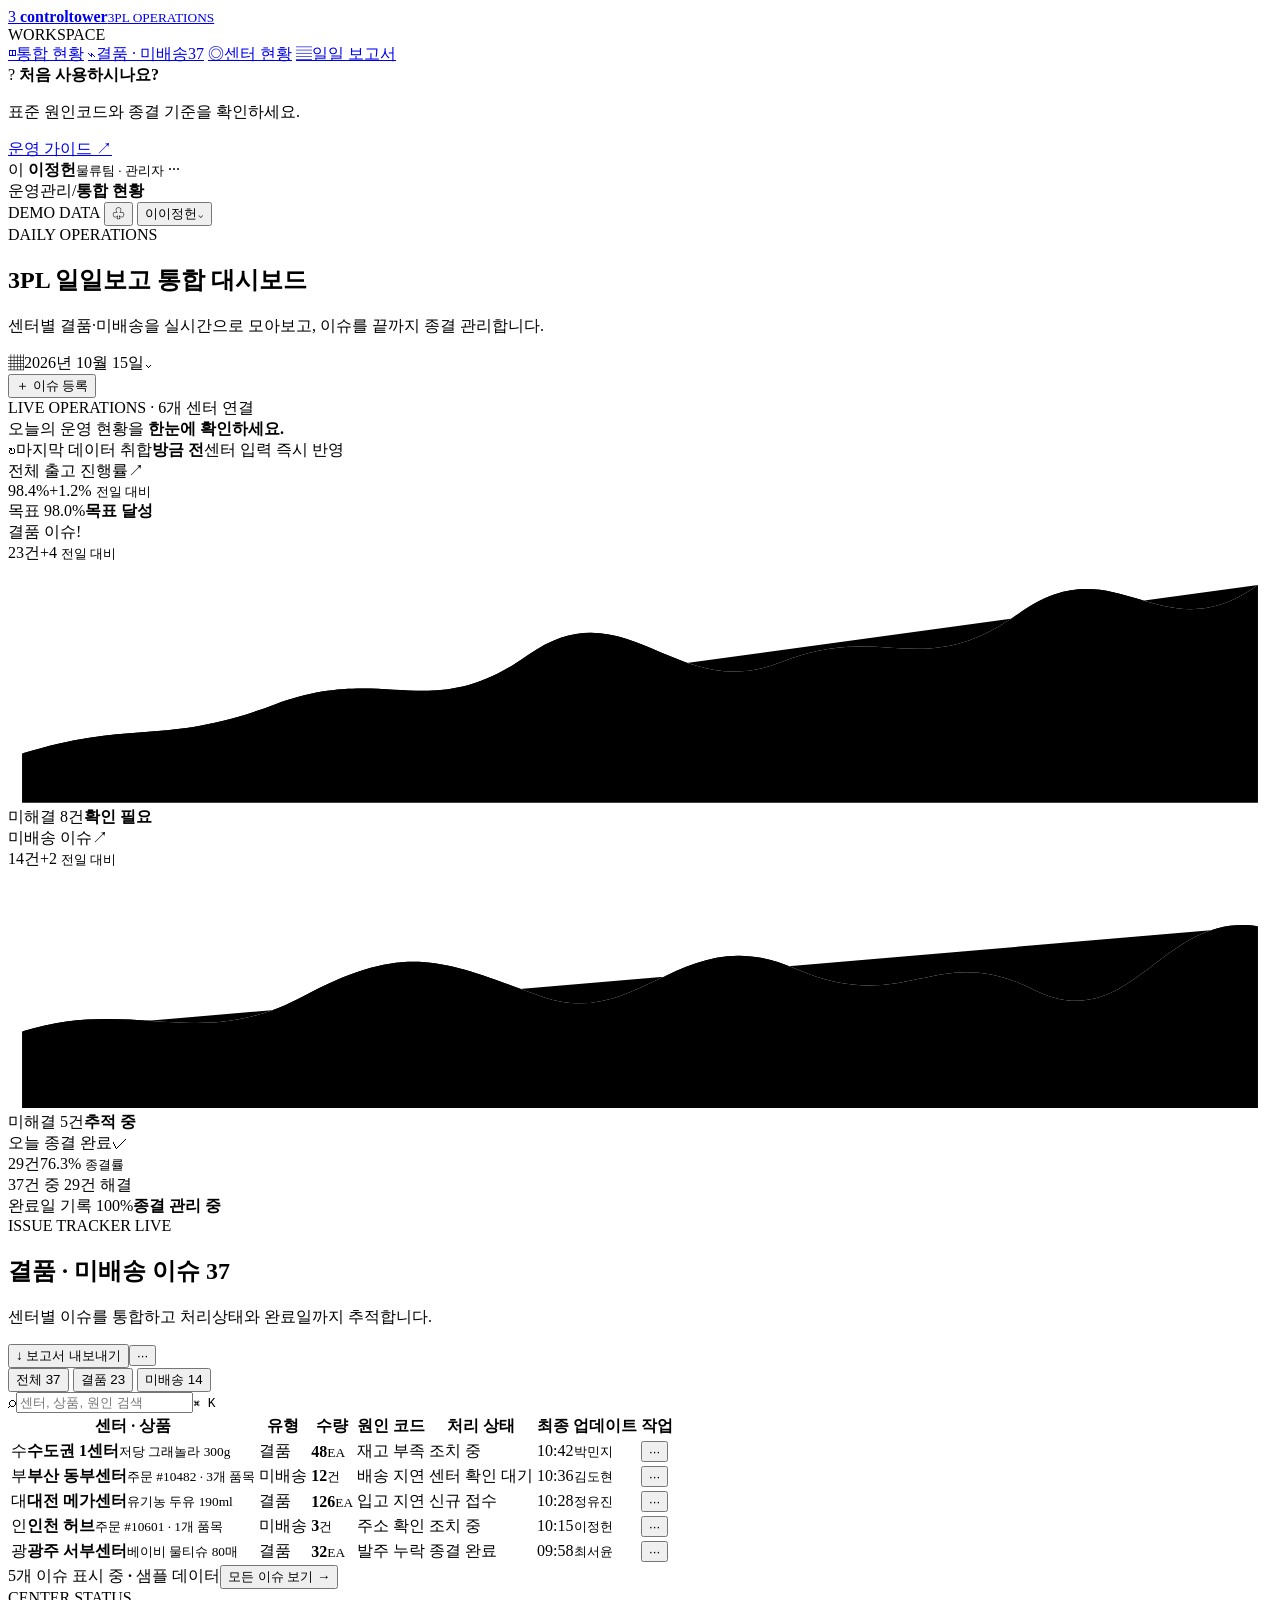
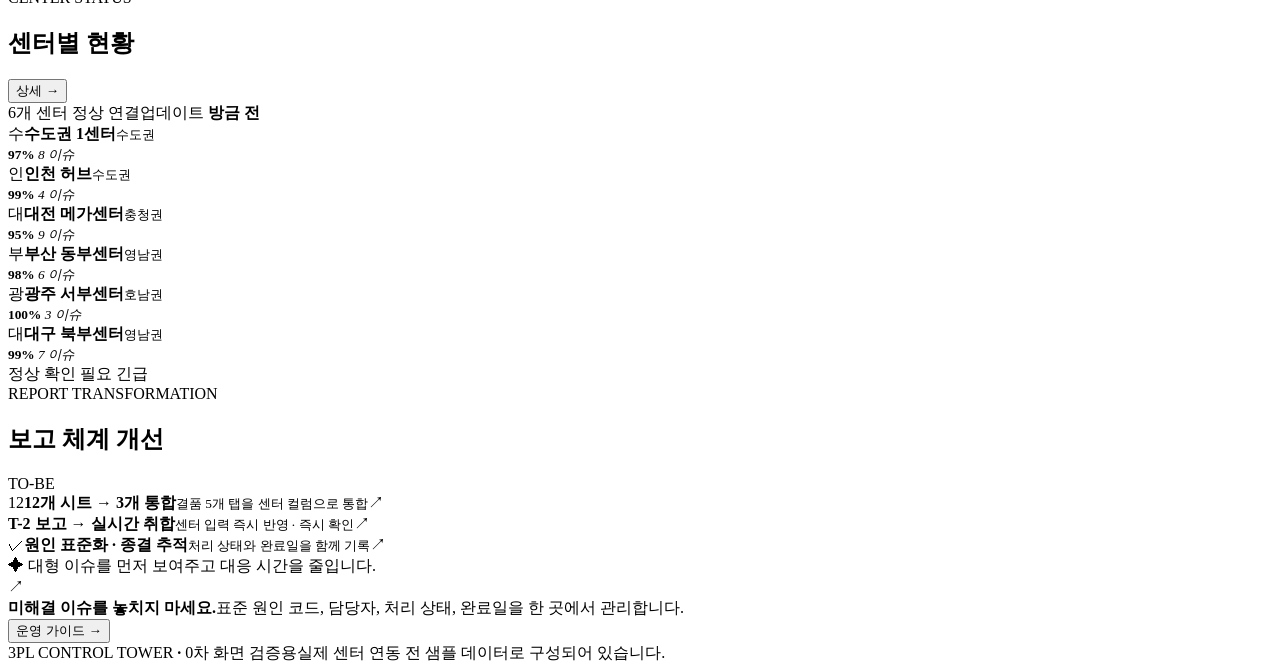
==== springboot-app/src/main/resources/static/index.html @ 7ba0f2a5 "Build responsive 3PL daily report dashboard" ====
<!doctype html>
<html lang="ko">
<head>
  <meta charset="utf-8">
  <meta name="viewport" content="width=device-width, initial-scale=1">
  <meta name="theme-color" content="#f4f6f8">
  <meta name="description" content="3PL 센터의 결품·미배송 이슈와 종결 상태를 한 화면에서 확인하는 일일보고 대시보드">
  <title>3PL 일일보고 | Control Tower</title>
  <link rel="icon" type="image/svg+xml" href="/favicon.svg">
  <link rel="stylesheet" href="/css/app.css">
</head>
<body>
  <div class="app-shell">
    <aside class="sidebar" aria-label="주 메뉴">
      <a class="brand" href="#top" aria-label="3PL Control Tower 홈">
        <span class="brand-mark">3</span>
        <span class="brand-copy"><strong>control<span>tower</span></strong><small>3PL OPERATIONS</small></span>
      </a>
      <div class="sidebar-label">WORKSPACE</div>
      <nav class="side-nav">
        <a class="side-link is-active" href="#overview"><span class="nav-icon">◫</span><span>통합 현황</span><span class="nav-current"></span></a>
        <a class="side-link" href="#issues"><span class="nav-icon">⌁</span><span>결품 · 미배송</span><span class="side-count" id="nav-issue-count">37</span></a>
        <a class="side-link" href="#centers"><span class="nav-icon">◎</span><span>센터 현황</span></a>
        <a class="side-link" href="#report-flow"><span class="nav-icon">▤</span><span>일일 보고서</span></a>
      </nav>
      <div class="sidebar-foot">
        <div class="help-card">
          <span class="help-orbit">?</span>
          <strong>처음 사용하시나요?</strong>
          <p>표준 원인코드와 종결 기준을 확인하세요.</p>
          <a href="#guide">운영 가이드 <span>↗</span></a>
        </div>
        <div class="user-card">
          <span class="avatar">이</span>
          <span class="user-meta"><strong>이정헌</strong><small>물류팀 · 관리자</small></span>
          <span class="user-more">···</span>
        </div>
      </div>
    </aside>

    <main class="main-content" id="top">
      <header class="topbar">
        <div class="breadcrumb"><span>운영관리</span><span class="crumb-divider">/</span><strong>통합 현황</strong></div>
        <div class="topbar-actions">
          <span class="demo-badge"><i></i> DEMO DATA</span>
          <button class="icon-button" type="button" aria-label="알림"><span class="bell-icon">♧</span><i class="notification-dot"></i></button>
          <button class="top-user" type="button" aria-label="프로필"><span class="avatar avatar-small">이</span><span>이정헌</span><span class="chevron">⌄</span></button>
        </div>
      </header>

      <div class="page-wrap">
        <section class="page-heading" id="overview">
          <div>
            <div class="eyebrow"><span class="eyebrow-line"></span> DAILY OPERATIONS</div>
            <h1>3PL 일일보고 <span class="heading-tag">통합 대시보드</span></h1>
            <p class="page-subtitle">센터별 결품·미배송을 실시간으로 모아보고, 이슈를 끝까지 종결 관리합니다.</p>
          </div>
          <div class="heading-tools">
            <div class="date-select"><span class="calendar-icon">▦</span><span id="today-label">2026년 10월 15일</span><span class="chevron">⌄</span></div>
            <button class="button button-primary" id="open-issue-modal" type="button"><span class="plus">＋</span> 이슈 등록</button>
          </div>
        </section>

        <section class="live-banner" aria-label="실시간 업데이트 상태">
          <div class="banner-left">
            <div class="live-mark"><span></span></div>
            <div><div class="banner-kicker">LIVE OPERATIONS <span class="live-divider">·</span> 6개 센터 연결</div><div class="banner-title">오늘의 운영 현황을 <strong>한눈에 확인하세요.</strong></div></div>
          </div>
          <div class="banner-right"><span class="sync-icon">↻</span><span>마지막 데이터 취합</span><strong id="last-sync">방금 전</strong><span class="sync-separator"></span><span class="banner-date">센터 입력 즉시 반영</span></div>
          <div class="banner-decoration banner-decoration-one"></div><div class="banner-decoration banner-decoration-two"></div>
        </section>

        <section class="kpi-grid" aria-label="주요 운영 지표">
          <article class="kpi-card">
            <div class="kpi-top"><span class="kpi-label">전체 출고 진행률</span><span class="kpi-icon kpi-icon-blue">↗</span></div>
            <div class="kpi-value">98.4<span class="kpi-unit">%</span><span class="kpi-change positive">+1.2% <small>전일 대비</small></span></div>
            <div class="progress-track"><span class="progress-fill progress-blue" style="width:98.4%"></span></div>
            <div class="kpi-foot"><span>목표 98.0%</span><strong>목표 달성</strong></div>
          </article>
          <article class="kpi-card">
            <div class="kpi-top"><span class="kpi-label">결품 이슈</span><span class="kpi-icon kpi-icon-red">!</span></div>
            <div class="kpi-value">23<span class="kpi-unit">건</span><span class="kpi-change negative">+4 <small>전일 대비</small></span></div>
            <div class="kpi-sparkline spark-red" aria-label="최근 결품 이슈 추이"><svg viewBox="0 0 180 34" preserveAspectRatio="none"><path d="M2 27 C18 22 22 26 38 20 S60 23 74 13 S95 20 110 14 S130 17 144 7 S164 13 178 3"/><path class="spark-area" d="M2 27 C18 22 22 26 38 20 S60 23 74 13 S95 20 110 14 S130 17 144 7 S164 13 178 3 L178 34 L2 34 Z"/></svg></div>
            <div class="kpi-foot"><span>미해결 8건</span><strong class="text-red">확인 필요</strong></div>
          </article>
          <article class="kpi-card">
            <div class="kpi-top"><span class="kpi-label">미배송 이슈</span><span class="kpi-icon kpi-icon-amber">↗</span></div>
            <div class="kpi-value">14<span class="kpi-unit">건</span><span class="kpi-change negative">+2 <small>전일 대비</small></span></div>
            <div class="kpi-sparkline spark-amber" aria-label="최근 미배송 이슈 추이"><svg viewBox="0 0 180 34" preserveAspectRatio="none"><path d="M2 23 C18 18 27 26 42 18 S62 13 76 18 S96 7 112 14 S132 10 146 17 S164 6 178 8"/><path class="spark-area" d="M2 23 C18 18 27 26 42 18 S62 13 76 18 S96 7 112 14 S132 10 146 17 S164 6 178 8 L178 34 L2 34 Z"/></svg></div>
            <div class="kpi-foot"><span>미해결 5건</span><strong class="text-amber">추적 중</strong></div>
          </article>
          <article class="kpi-card kpi-card-closure">
            <div class="kpi-top"><span class="kpi-label">오늘 종결 완료</span><span class="kpi-icon kpi-icon-green">✓</span></div>
            <div class="kpi-value">29<span class="kpi-unit">건</span><span class="kpi-change positive">76.3% <small>종결률</small></span></div>
            <div class="closure-visual"><div class="closure-dots"><i></i><i></i><i></i><i></i><i></i><i></i><i></i><i></i><i></i><i></i><i></i><i></i></div><span>37건 중 29건 해결</span></div>
            <div class="kpi-foot"><span>완료일 기록 100%</span><strong class="text-green">종결 관리 중</strong></div>
          </article>
        </section>

        <div class="content-grid">
          <section class="panel issue-panel" id="issues">
            <div class="panel-header">
              <div><div class="section-eyebrow">ISSUE TRACKER <span class="live-mini"><i></i> LIVE</span></div><h2>결품 · 미배송 이슈 <span class="panel-count" id="issue-total">37</span></h2><p class="panel-description">센터별 이슈를 통합하고 처리상태와 완료일까지 추적합니다.</p></div>
              <div class="panel-actions"><button class="button button-quiet" type="button" id="download-report"><span class="download-icon">↓</span> 보고서 내보내기</button><button class="more-button" type="button" aria-label="더 보기">···</button></div>
            </div>
            <div class="issue-toolbar">
              <div class="filter-tabs" role="tablist" aria-label="이슈 상태 필터">
                <button class="filter-tab is-selected" type="button" data-filter="all">전체 <span>37</span></button>
                <button class="filter-tab" type="button" data-filter="결품">결품 <span>23</span></button>
                <button class="filter-tab" type="button" data-filter="미배송">미배송 <span>14</span></button>
              </div>
              <label class="search-box"><span class="search-icon">⌕</span><input type="search" id="issue-search" placeholder="센터, 상품, 원인 검색" aria-label="이슈 검색"><kbd>⌘ K</kbd></label>
            </div>
            <div class="table-wrap">
              <table class="issue-table">
                <thead><tr><th>센터 · 상품</th><th>유형</th><th>수량</th><th>원인 코드</th><th>처리 상태</th><th>최종 업데이트</th><th><span class="sr-only">작업</span></th></tr></thead>
                <tbody id="issue-rows">
                  <tr data-type="결품" data-search="수도권 1센터 저당 그래놀라 재고 부족">
                    <td><div class="product-cell"><span class="center-avatar avatar-blue">수</span><span><strong>수도권 1센터</strong><small>저당 그래놀라 300g</small></span></div></td><td><span class="type-pill type-stockout"><i></i>결품</span></td><td><strong class="quantity">48</strong><small class="unit-text">EA</small></td><td><span class="reason-code">재고 부족</span></td><td><span class="status-pill status-progress"><i></i>조치 중</span></td><td><span class="updated-time">10:42</span><small class="owner-text">박민지</small></td><td><button class="row-more" type="button" aria-label="수도권 1센터 이슈 상세">···</button></td>
                  </tr>
                  <tr data-type="미배송" data-search="부산 동부센터 주문 10482 배송 지연">
                    <td><div class="product-cell"><span class="center-avatar avatar-purple">부</span><span><strong>부산 동부센터</strong><small>주문 #10482 · 3개 품목</small></span></div></td><td><span class="type-pill type-delivery"><i></i>미배송</span></td><td><strong class="quantity">12</strong><small class="unit-text">건</small></td><td><span class="reason-code">배송 지연</span></td><td><span class="status-pill status-waiting"><i></i>센터 확인 대기</span></td><td><span class="updated-time">10:36</span><small class="owner-text">김도현</small></td><td><button class="row-more" type="button" aria-label="부산 동부센터 이슈 상세">···</button></td>
                  </tr>
                  <tr data-type="결품" data-search="대전 메가센터 유기농 두유 입고 지연">
                    <td><div class="product-cell"><span class="center-avatar avatar-orange">대</span><span><strong>대전 메가센터</strong><small>유기농 두유 190ml</small></span></div></td><td><span class="type-pill type-stockout"><i></i>결품</span></td><td><strong class="quantity">126</strong><small class="unit-text">EA</small></td><td><span class="reason-code">입고 지연</span></td><td><span class="status-pill status-open"><i></i>신규 접수</span></td><td><span class="updated-time">10:28</span><small class="owner-text">정유진</small></td><td><button class="row-more" type="button" aria-label="대전 메가센터 이슈 상세">···</button></td>
                  </tr>
                  <tr data-type="미배송" data-search="인천 허브 주문 10601 주소 오류">
                    <td><div class="product-cell"><span class="center-avatar avatar-cyan">인</span><span><strong>인천 허브</strong><small>주문 #10601 · 1개 품목</small></span></div></td><td><span class="type-pill type-delivery"><i></i>미배송</span></td><td><strong class="quantity">3</strong><small class="unit-text">건</small></td><td><span class="reason-code">주소 확인</span></td><td><span class="status-pill status-progress"><i></i>조치 중</span></td><td><span class="updated-time">10:15</span><small class="owner-text">이정헌</small></td><td><button class="row-more" type="button" aria-label="인천 허브 이슈 상세">···</button></td>
                  </tr>
                  <tr data-type="결품" data-search="광주 서부센터 베이비 물티슈 발주 누락">
                    <td><div class="product-cell"><span class="center-avatar avatar-green">광</span><span><strong>광주 서부센터</strong><small>베이비 물티슈 80매</small></span></div></td><td><span class="type-pill type-stockout"><i></i>결품</span></td><td><strong class="quantity">32</strong><small class="unit-text">EA</small></td><td><span class="reason-code">발주 누락</span></td><td><span class="status-pill status-closed"><i></i>종결 완료</span></td><td><span class="updated-time">09:58</span><small class="owner-text">최서윤</small></td><td><button class="row-more" type="button" aria-label="광주 서부센터 이슈 상세">···</button></td>
                  </tr>
                </tbody>
              </table>
            </div>
            <div class="table-footer"><span id="visible-count">5개 이슈 표시 중 <b>·</b> 샘플 데이터</span><button class="view-all" id="show-all-issues" type="button">모든 이슈 보기 <span>→</span></button></div>
          </section>

          <aside class="side-panels">
            <section class="panel center-panel" id="centers">
              <div class="compact-panel-head"><div><div class="section-eyebrow">CENTER STATUS</div><h2>센터별 현황</h2></div><button class="text-link" type="button" id="center-detail">상세 <span>→</span></button></div>
              <div class="center-summary"><span class="center-online"><i></i> 6개 센터 정상 연결</span><span class="small-muted">업데이트 <b>방금 전</b></span></div>
              <div class="center-list">
                <div class="center-row"><div class="center-name"><span class="center-avatar avatar-blue">수</span><span><strong>수도권 1센터</strong><small>수도권</small></span></div><div class="center-metrics"><div class="center-bar"><span style="width:97%"></span></div><small><b>97%</b> <i class="center-issue-count issue-count-red">8 이슈</i></small></div></div>
                <div class="center-row"><div class="center-name"><span class="center-avatar avatar-cyan">인</span><span><strong>인천 허브</strong><small>수도권</small></span></div><div class="center-metrics"><div class="center-bar"><span style="width:99%"></span></div><small><b>99%</b> <i class="center-issue-count issue-count-amber">4 이슈</i></small></div></div>
                <div class="center-row"><div class="center-name"><span class="center-avatar avatar-orange">대</span><span><strong>대전 메가센터</strong><small>충청권</small></span></div><div class="center-metrics"><div class="center-bar"><span style="width:95%"></span></div><small><b>95%</b> <i class="center-issue-count issue-count-red">9 이슈</i></small></div></div>
                <div class="center-row"><div class="center-name"><span class="center-avatar avatar-purple">부</span><span><strong>부산 동부센터</strong><small>영남권</small></span></div><div class="center-metrics"><div class="center-bar"><span style="width:98%"></span></div><small><b>98%</b> <i class="center-issue-count issue-count-amber">6 이슈</i></small></div></div>
                <div class="center-row"><div class="center-name"><span class="center-avatar avatar-green">광</span><span><strong>광주 서부센터</strong><small>호남권</small></span></div><div class="center-metrics"><div class="center-bar"><span style="width:100%"></span></div><small><b>100%</b> <i class="center-issue-count issue-count-green">3 이슈</i></small></div></div>
                <div class="center-row"><div class="center-name"><span class="center-avatar avatar-pink">대</span><span><strong>대구 북부센터</strong><small>영남권</small></span></div><div class="center-metrics"><div class="center-bar"><span style="width:99%"></span></div><small><b>99%</b> <i class="center-issue-count issue-count-amber">7 이슈</i></small></div></div>
              </div>
              <div class="center-legend"><span><i class="legend-dot legend-green"></i> 정상</span><span><i class="legend-dot legend-amber"></i> 확인 필요</span><span><i class="legend-dot legend-red"></i> 긴급</span></div>
            </section>
            <section class="panel report-panel" id="report-flow">
              <div class="compact-panel-head"><div><div class="section-eyebrow">REPORT TRANSFORMATION</div><h2>보고 체계 개선</h2></div><span class="mini-badge">TO-BE</span></div>
              <div class="transform-row"><span class="transform-icon transform-icon-old">12</span><span class="transform-copy"><strong>12개 시트 → 3개 통합</strong><small>결품 5개 탭을 센터 컬럼으로 통합</small></span><span class="transform-arrow">↗</span></div>
              <div class="transform-row"><span class="transform-icon transform-icon-live"><i></i></span><span class="transform-copy"><strong>T-2 보고 → 실시간 취합</strong><small>센터 입력 즉시 반영 · 즉시 확인</small></span><span class="transform-arrow">↗</span></div>
              <div class="transform-row"><span class="transform-icon transform-icon-close">✓</span><span class="transform-copy"><strong>원인 표준화 · 종결 추적</strong><small>처리 상태와 완료일을 함께 기록</small></span><span class="transform-arrow">↗</span></div>
              <div class="report-note"><span>✦</span> 대형 이슈를 먼저 보여주고 대응 시간을 줄입니다.</div>
            </section>
          </aside>
        </div>

        <section class="bottom-note" id="guide"><span class="note-mark">↗</span><div><strong>미해결 이슈를 놓치지 마세요.</strong><span>표준 원인 코드, 담당자, 처리 상태, 완료일을 한 곳에서 관리합니다.</span></div><button type="button" class="note-link" id="guide-action">운영 가이드 <span>→</span></button></section>
        <footer class="page-footer"><span>3PL CONTROL TOWER <b>·</b> 0차 화면 검증용</span><span>실제 센터 연동 전 샘플 데이터로 구성되어 있습니다.</span></footer>
      </div>
    </main>
  </div>

  <dialog class="issue-dialog" id="issue-dialog" aria-labelledby="dialog-title">
    <form id="issue-form" method="dialog">
      <div class="dialog-head"><div><div class="section-eyebrow">NEW OPERATIONAL ISSUE</div><h2 id="dialog-title">새 이슈 등록</h2></div><button class="dialog-close" type="button" id="close-issue-modal" aria-label="닫기">×</button></div>
      <p class="dialog-description">센터에서 공유된 이슈를 통합 목록에 등록합니다. 현재는 화면 검증용 임시 입력입니다.</p>
      <div class="form-grid">
        <label>센터<select name="center" required><option value="">센터 선택</option><option>수도권 1센터</option><option>인천 허브</option><option>대전 메가센터</option><option>부산 동부센터</option><option>광주 서부센터</option><option>대구 북부센터</option></select></label>
        <label>이슈 유형<select name="type" required><option value="결품">결품</option><option value="미배송">미배송</option></select></label>
        <label class="form-wide">상품 / 주문 정보<input name="item" required maxlength="80" placeholder="예: 상품명 또는 주문번호"></label>
        <label>수량<input name="quantity" required type="number" min="1" max="99999" value="1"></label>
        <label>원인 코드<select name="reason" required><option>재고 부족</option><option>입고 지연</option><option>발주 누락</option><option>배송 지연</option><option>주소 확인</option><option>피킹 오류</option><option>기타</option></select></label>
        <label>담당자<input name="owner" required maxlength="30" placeholder="담당자 이름"></label>
        <label>긴급도<select name="priority"><option>일반</option><option>주의</option><option>긴급</option></select></label>
      </div>
      <div class="dialog-actions"><button class="button button-quiet" type="button" id="cancel-issue">취소</button><button class="button button-primary" type="submit">이슈 등록 <span>→</span></button></div>
    </form>
  </dialog>
  <div class="toast" id="toast" role="status" aria-live="polite"></div>
  <script src="/js/app.js" defer></script>
</body>
</html>
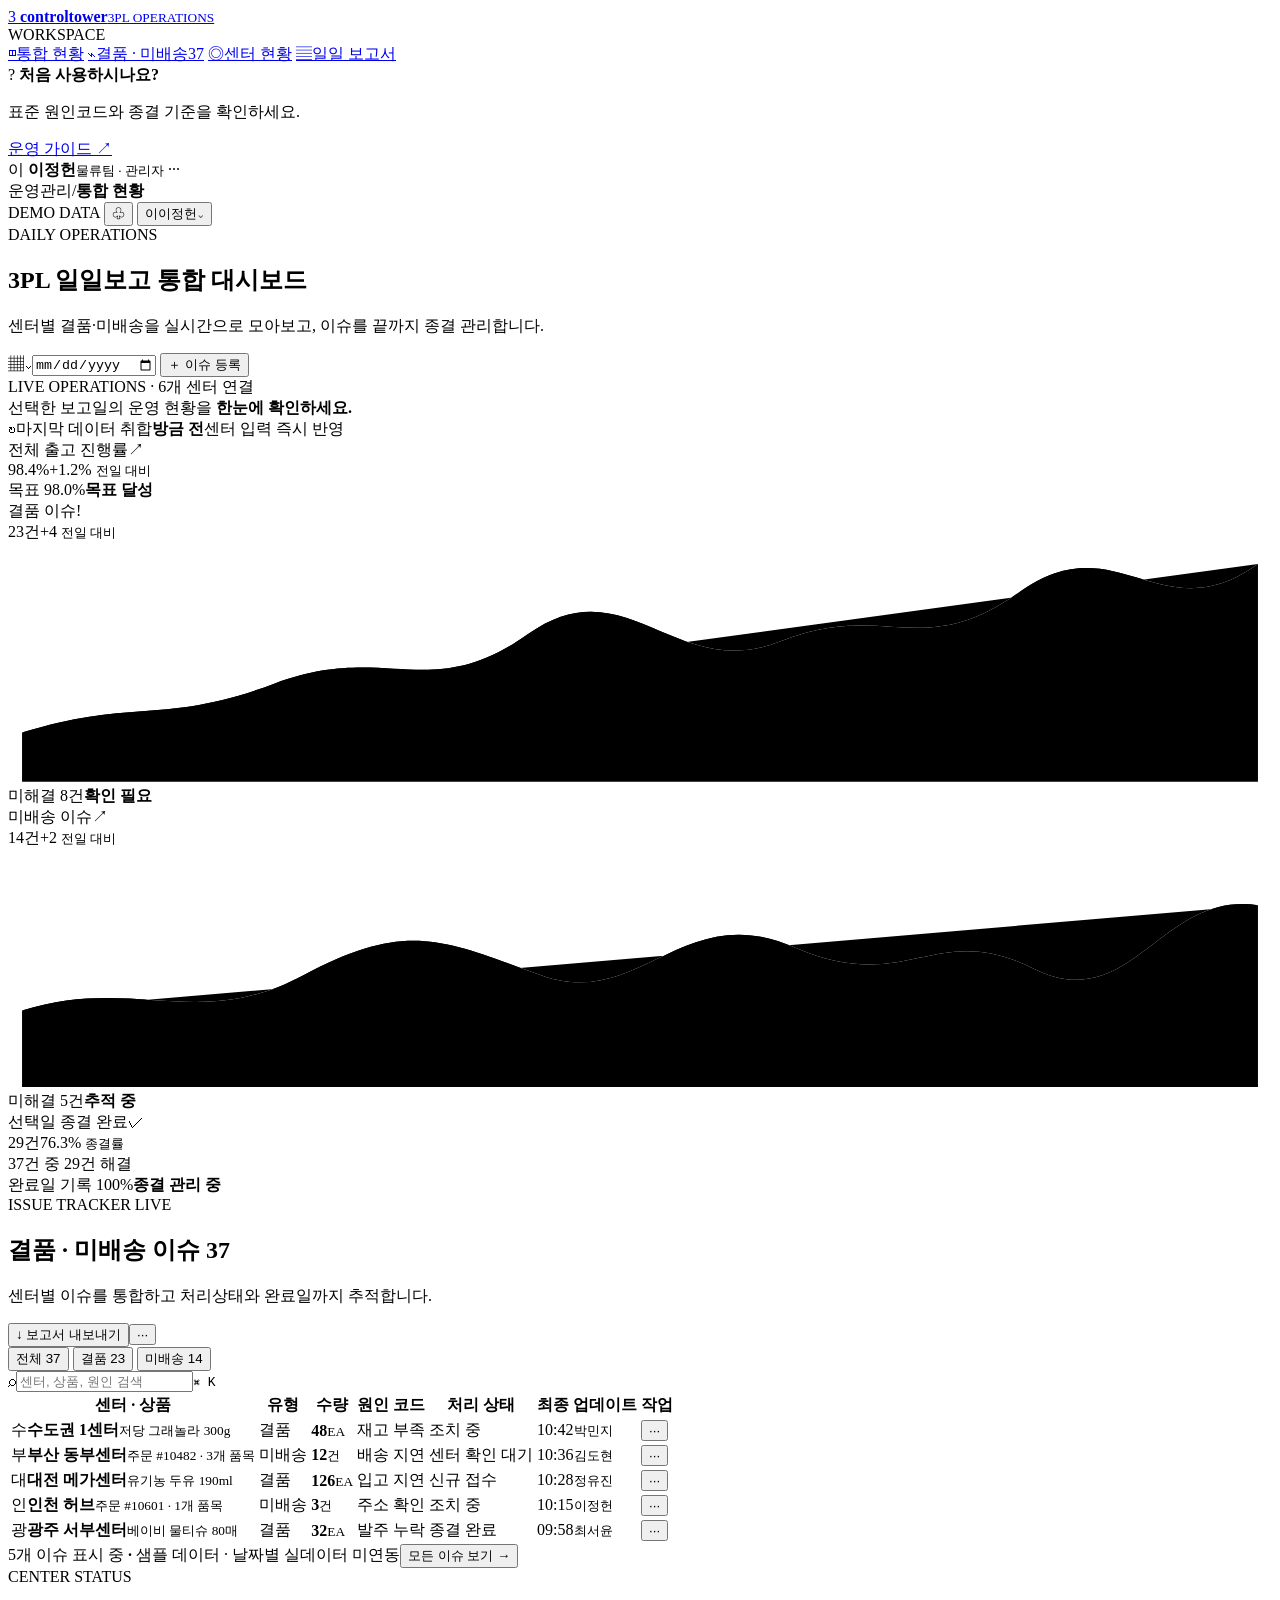
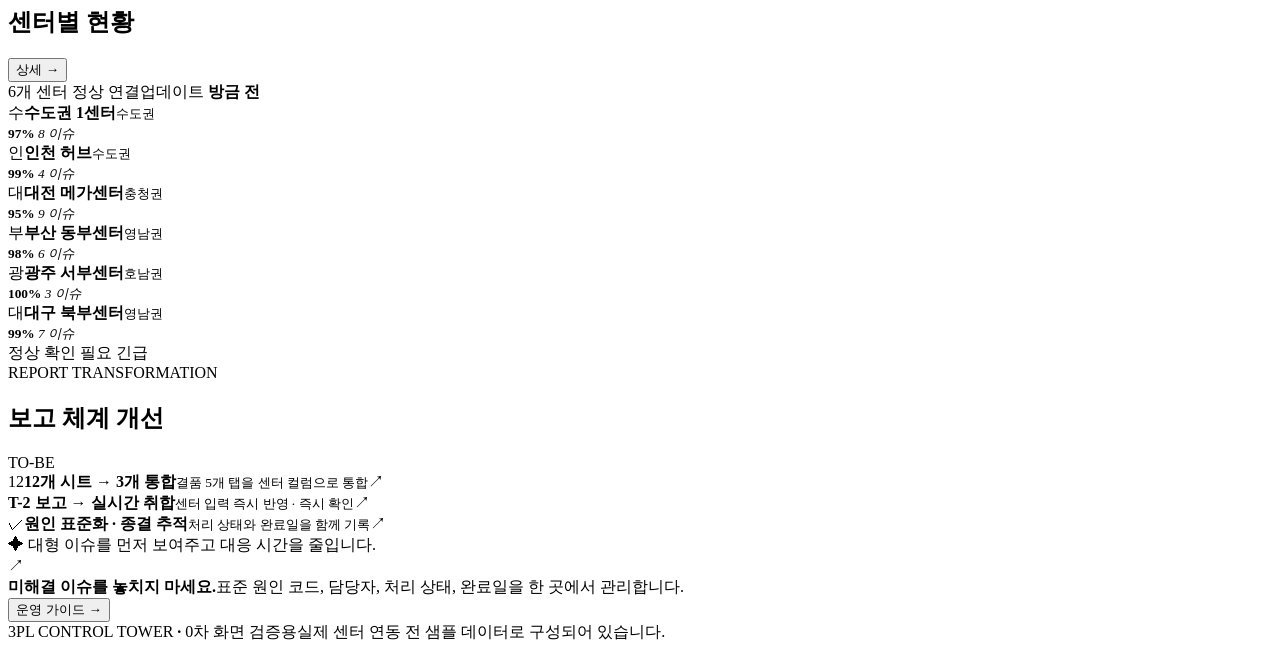
==== commit 04b88864: "Add persistent report date picker" ====
--- a/springboot-app/src/main/resources/static/index.html
+++ b/springboot-app/src/main/resources/static/index.html
@@ -56,7 +56,7 @@
             <p class="page-subtitle">센터별 결품·미배송을 실시간으로 모아보고, 이슈를 끝까지 종결 관리합니다.</p>
           </div>
           <div class="heading-tools">
-            <div class="date-select"><span class="calendar-icon">▦</span><span id="today-label">2026년 10월 15일</span><span class="chevron">⌄</span></div>
+            <label class="date-select" for="report-date"><span class="calendar-icon" aria-hidden="true">▦</span><span id="today-label"></span><span class="chevron" aria-hidden="true">⌄</span><input class="date-input" id="report-date" type="date" aria-label="보고 기준일 선택"></label>
             <button class="button button-primary" id="open-issue-modal" type="button"><span class="plus">＋</span> 이슈 등록</button>
           </div>
         </section>
@@ -64,7 +64,7 @@
         <section class="live-banner" aria-label="실시간 업데이트 상태">
           <div class="banner-left">
             <div class="live-mark"><span></span></div>
-            <div><div class="banner-kicker">LIVE OPERATIONS <span class="live-divider">·</span> 6개 센터 연결</div><div class="banner-title">오늘의 운영 현황을 <strong>한눈에 확인하세요.</strong></div></div>
+            <div><div class="banner-kicker">LIVE OPERATIONS <span class="live-divider">·</span> 6개 센터 연결</div><div class="banner-title">선택한 보고일의 운영 현황을 <strong>한눈에 확인하세요.</strong></div></div>
           </div>
           <div class="banner-right"><span class="sync-icon">↻</span><span>마지막 데이터 취합</span><strong id="last-sync">방금 전</strong><span class="sync-separator"></span><span class="banner-date">센터 입력 즉시 반영</span></div>
           <div class="banner-decoration banner-decoration-one"></div><div class="banner-decoration banner-decoration-two"></div>
@@ -90,7 +90,7 @@
             <div class="kpi-foot"><span>미해결 5건</span><strong class="text-amber">추적 중</strong></div>
           </article>
           <article class="kpi-card kpi-card-closure">
-            <div class="kpi-top"><span class="kpi-label">오늘 종결 완료</span><span class="kpi-icon kpi-icon-green">✓</span></div>
+            <div class="kpi-top"><span class="kpi-label">선택일 종결 완료</span><span class="kpi-icon kpi-icon-green">✓</span></div>
             <div class="kpi-value">29<span class="kpi-unit">건</span><span class="kpi-change positive">76.3% <small>종결률</small></span></div>
             <div class="closure-visual"><div class="closure-dots"><i></i><i></i><i></i><i></i><i></i><i></i><i></i><i></i><i></i><i></i><i></i><i></i></div><span>37건 중 29건 해결</span></div>
             <div class="kpi-foot"><span>완료일 기록 100%</span><strong class="text-green">종결 관리 중</strong></div>
@@ -133,7 +133,7 @@
                 </tbody>
               </table>
             </div>
-            <div class="table-footer"><span id="visible-count">5개 이슈 표시 중 <b>·</b> 샘플 데이터</span><button class="view-all" id="show-all-issues" type="button">모든 이슈 보기 <span>→</span></button></div>
+            <div class="table-footer"><span id="visible-count">5개 이슈 표시 중 <b>·</b> 샘플 데이터 · 날짜별 실데이터 미연동</span><button class="view-all" id="show-all-issues" type="button">모든 이슈 보기 <span>→</span></button></div>
           </section>
 
           <aside class="side-panels">
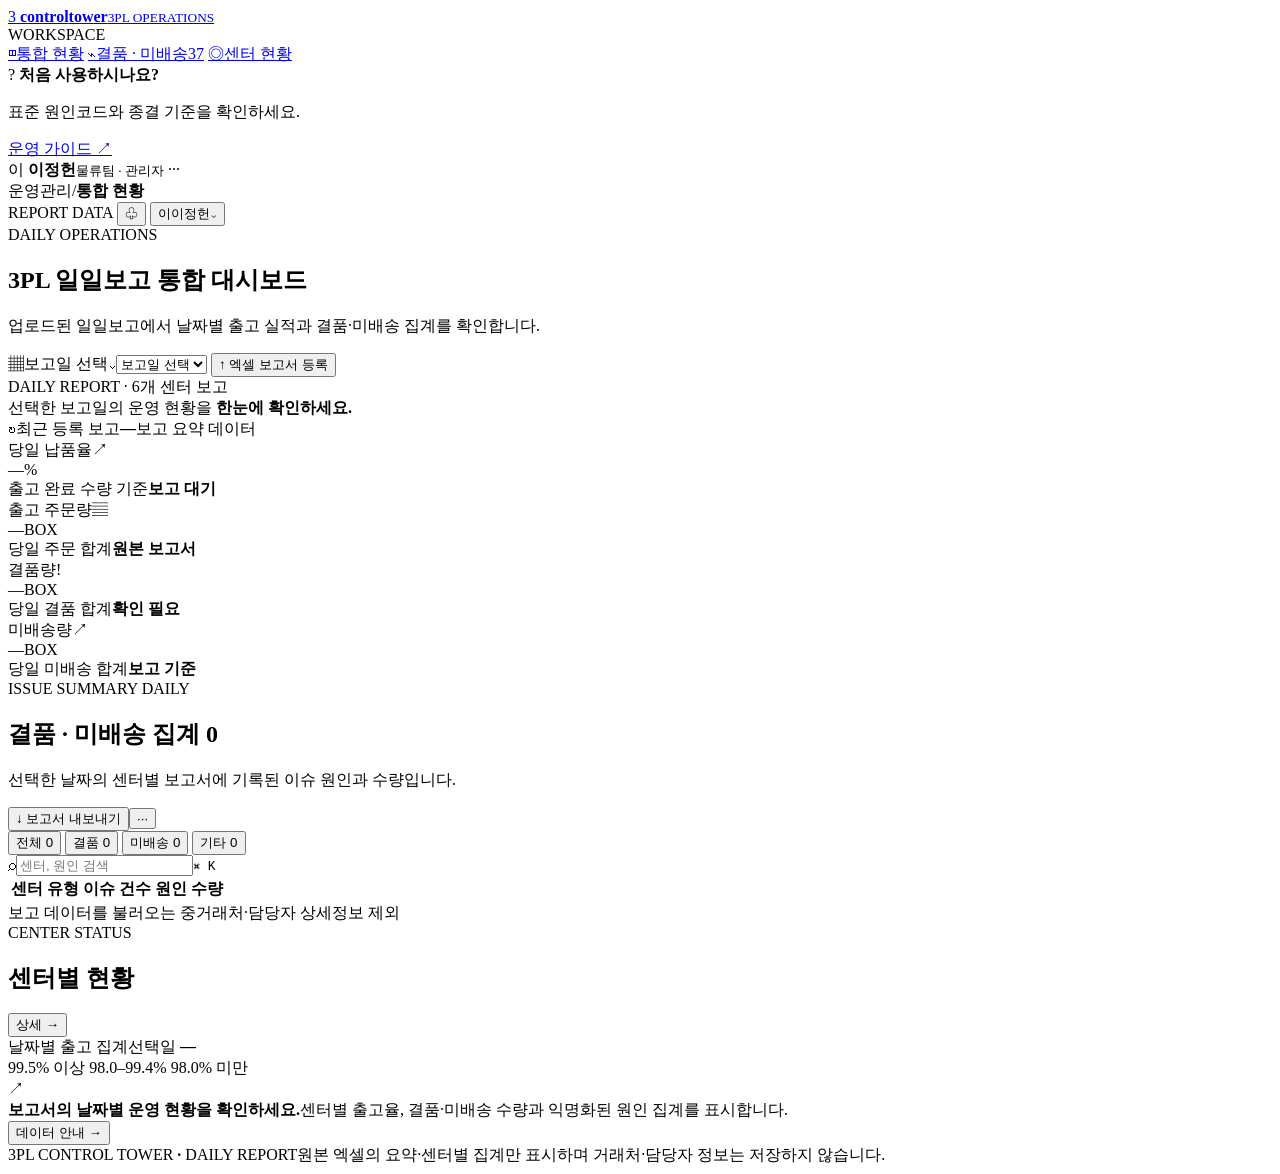
==== commit 430a39db: "Implement cumulative daily report dashboard" ====
--- a/springboot-app/src/main/resources/static/index.html
+++ b/springboot-app/src/main/resources/static/index.html
@@ -7,7 +7,7 @@
   <meta name="description" content="3PL 센터의 결품·미배송 이슈와 종결 상태를 한 화면에서 확인하는 일일보고 대시보드">
   <title>3PL 일일보고 | Control Tower</title>
   <link rel="icon" type="image/svg+xml" href="/favicon.svg">
-  <link rel="stylesheet" href="/css/app.css">
+  <link rel="stylesheet" href="/css/app.css?v=20261022-report-date-select-fix2">
 </head>
 <body>
   <div class="app-shell">
@@ -21,7 +21,6 @@
         <a class="side-link is-active" href="#overview"><span class="nav-icon">◫</span><span>통합 현황</span><span class="nav-current"></span></a>
         <a class="side-link" href="#issues"><span class="nav-icon">⌁</span><span>결품 · 미배송</span><span class="side-count" id="nav-issue-count">37</span></a>
         <a class="side-link" href="#centers"><span class="nav-icon">◎</span><span>센터 현황</span></a>
-        <a class="side-link" href="#report-flow"><span class="nav-icon">▤</span><span>일일 보고서</span></a>
       </nav>
       <div class="sidebar-foot">
         <div class="help-card">
@@ -42,7 +41,7 @@
       <header class="topbar">
         <div class="breadcrumb"><span>운영관리</span><span class="crumb-divider">/</span><strong>통합 현황</strong></div>
         <div class="topbar-actions">
-          <span class="demo-badge"><i></i> DEMO DATA</span>
+          <span class="demo-badge"><i></i> REPORT DATA</span>
           <button class="icon-button" type="button" aria-label="알림"><span class="bell-icon">♧</span><i class="notification-dot"></i></button>
           <button class="top-user" type="button" aria-label="프로필"><span class="avatar avatar-small">이</span><span>이정헌</span><span class="chevron">⌄</span></button>
         </div>
@@ -53,117 +52,99 @@
           <div>
             <div class="eyebrow"><span class="eyebrow-line"></span> DAILY OPERATIONS</div>
             <h1>3PL 일일보고 <span class="heading-tag">통합 대시보드</span></h1>
-            <p class="page-subtitle">센터별 결품·미배송을 실시간으로 모아보고, 이슈를 끝까지 종결 관리합니다.</p>
+            <p class="page-subtitle">업로드된 일일보고에서 날짜별 출고 실적과 결품·미배송 집계를 확인합니다.</p>
           </div>
           <div class="heading-tools">
-            <label class="date-select" for="report-date"><span class="calendar-icon" aria-hidden="true">▦</span><span id="today-label"></span><span class="chevron" aria-hidden="true">⌄</span><input class="date-input" id="report-date" type="date" aria-label="보고 기준일 선택"></label>
-            <button class="button button-primary" id="open-issue-modal" type="button"><span class="plus">＋</span> 이슈 등록</button>
+            <label class="date-select"><span class="calendar-icon" aria-hidden="true">▦</span><span id="today-label">보고일 선택</span><span class="chevron" aria-hidden="true">⌄</span><select class="date-input" id="report-date" aria-label="보고 기준일 선택"><option value="">보고일 선택</option></select></label>
+            <button class="button button-primary upload-trigger" id="open-report-upload" type="button" aria-haspopup="dialog" aria-expanded="false" aria-controls="report-upload-dialog" onclick="document.getElementById('report-upload-overlay').hidden = false; document.body.classList.add('upload-open'); document.getElementById('report-upload-file').focus();"><span aria-hidden="true">↑</span> 엑셀 보고서 등록</button>
           </div>
         </section>
 
         <section class="live-banner" aria-label="실시간 업데이트 상태">
           <div class="banner-left">
             <div class="live-mark"><span></span></div>
-            <div><div class="banner-kicker">LIVE OPERATIONS <span class="live-divider">·</span> 6개 센터 연결</div><div class="banner-title">선택한 보고일의 운영 현황을 <strong>한눈에 확인하세요.</strong></div></div>
+            <div><div class="banner-kicker">DAILY REPORT <span class="live-divider">·</span> <span id="connected-center-count">6개 센터</span> 보고</div><div class="banner-title">선택한 보고일의 운영 현황을 <strong>한눈에 확인하세요.</strong></div></div>
           </div>
-          <div class="banner-right"><span class="sync-icon">↻</span><span>마지막 데이터 취합</span><strong id="last-sync">방금 전</strong><span class="sync-separator"></span><span class="banner-date">센터 입력 즉시 반영</span></div>
+          <div class="banner-right"><span class="sync-icon">↻</span><span>최근 등록 보고</span><strong id="last-sync">—</strong><span class="sync-separator"></span><span class="banner-date">보고 요약 데이터</span></div>
           <div class="banner-decoration banner-decoration-one"></div><div class="banner-decoration banner-decoration-two"></div>
         </section>
 
-        <section class="kpi-grid" aria-label="주요 운영 지표">
+        <section class="kpi-grid" aria-label="선택한 날짜의 주요 운영 지표">
           <article class="kpi-card">
-            <div class="kpi-top"><span class="kpi-label">전체 출고 진행률</span><span class="kpi-icon kpi-icon-blue">↗</span></div>
-            <div class="kpi-value">98.4<span class="kpi-unit">%</span><span class="kpi-change positive">+1.2% <small>전일 대비</small></span></div>
-            <div class="progress-track"><span class="progress-fill progress-blue" style="width:98.4%"></span></div>
-            <div class="kpi-foot"><span>목표 98.0%</span><strong>목표 달성</strong></div>
+            <div class="kpi-top"><span class="kpi-label">당일 납품율</span><span class="kpi-icon kpi-icon-blue">↗</span></div>
+            <div class="kpi-value"><span id="delivery-rate">—</span><span class="kpi-unit">%</span></div>
+            <div class="progress-track"><span class="progress-fill progress-blue" id="delivery-progress" style="width:0%"></span></div>
+            <div class="kpi-foot"><span>출고 완료 수량 기준</span><strong id="delivery-rate-status">보고 대기</strong></div>
           </article>
           <article class="kpi-card">
-            <div class="kpi-top"><span class="kpi-label">결품 이슈</span><span class="kpi-icon kpi-icon-red">!</span></div>
-            <div class="kpi-value">23<span class="kpi-unit">건</span><span class="kpi-change negative">+4 <small>전일 대비</small></span></div>
-            <div class="kpi-sparkline spark-red" aria-label="최근 결품 이슈 추이"><svg viewBox="0 0 180 34" preserveAspectRatio="none"><path d="M2 27 C18 22 22 26 38 20 S60 23 74 13 S95 20 110 14 S130 17 144 7 S164 13 178 3"/><path class="spark-area" d="M2 27 C18 22 22 26 38 20 S60 23 74 13 S95 20 110 14 S130 17 144 7 S164 13 178 3 L178 34 L2 34 Z"/></svg></div>
-            <div class="kpi-foot"><span>미해결 8건</span><strong class="text-red">확인 필요</strong></div>
+            <div class="kpi-top"><span class="kpi-label">출고 주문량</span><span class="kpi-icon kpi-icon-blue">▤</span></div>
+            <div class="kpi-value"><span id="order-boxes">—</span><span class="kpi-unit">BOX</span></div>
+            <div class="kpi-foot"><span>당일 주문 합계</span><strong>원본 보고서</strong></div>
           </article>
           <article class="kpi-card">
-            <div class="kpi-top"><span class="kpi-label">미배송 이슈</span><span class="kpi-icon kpi-icon-amber">↗</span></div>
-            <div class="kpi-value">14<span class="kpi-unit">건</span><span class="kpi-change negative">+2 <small>전일 대비</small></span></div>
-            <div class="kpi-sparkline spark-amber" aria-label="최근 미배송 이슈 추이"><svg viewBox="0 0 180 34" preserveAspectRatio="none"><path d="M2 23 C18 18 27 26 42 18 S62 13 76 18 S96 7 112 14 S132 10 146 17 S164 6 178 8"/><path class="spark-area" d="M2 23 C18 18 27 26 42 18 S62 13 76 18 S96 7 112 14 S132 10 146 17 S164 6 178 8 L178 34 L2 34 Z"/></svg></div>
-            <div class="kpi-foot"><span>미해결 5건</span><strong class="text-amber">추적 중</strong></div>
+            <div class="kpi-top"><span class="kpi-label">결품량</span><span class="kpi-icon kpi-icon-red">!</span></div>
+            <div class="kpi-value"><span id="shortage-boxes">—</span><span class="kpi-unit">BOX</span></div>
+            <div class="kpi-foot"><span>당일 결품 합계</span><strong class="text-red">확인 필요</strong></div>
           </article>
           <article class="kpi-card kpi-card-closure">
-            <div class="kpi-top"><span class="kpi-label">선택일 종결 완료</span><span class="kpi-icon kpi-icon-green">✓</span></div>
-            <div class="kpi-value">29<span class="kpi-unit">건</span><span class="kpi-change positive">76.3% <small>종결률</small></span></div>
-            <div class="closure-visual"><div class="closure-dots"><i></i><i></i><i></i><i></i><i></i><i></i><i></i><i></i><i></i><i></i><i></i><i></i></div><span>37건 중 29건 해결</span></div>
-            <div class="kpi-foot"><span>완료일 기록 100%</span><strong class="text-green">종결 관리 중</strong></div>
+            <div class="kpi-top"><span class="kpi-label">미배송량</span><span class="kpi-icon kpi-icon-amber">↗</span></div>
+            <div class="kpi-value"><span id="unshipped-boxes">—</span><span class="kpi-unit">BOX</span></div>
+            <div class="kpi-foot"><span>당일 미배송 합계</span><strong class="text-amber">보고 기준</strong></div>
           </article>
         </section>
 
         <div class="content-grid">
           <section class="panel issue-panel" id="issues">
             <div class="panel-header">
-              <div><div class="section-eyebrow">ISSUE TRACKER <span class="live-mini"><i></i> LIVE</span></div><h2>결품 · 미배송 이슈 <span class="panel-count" id="issue-total">37</span></h2><p class="panel-description">센터별 이슈를 통합하고 처리상태와 완료일까지 추적합니다.</p></div>
+              <div><div class="section-eyebrow">ISSUE SUMMARY <span class="live-mini"><i></i> DAILY</span></div><h2>결품 · 미배송 집계 <span class="panel-count" id="issue-total">0</span></h2><p class="panel-description">선택한 날짜의 센터별 보고서에 기록된 이슈 원인과 수량입니다.</p></div>
               <div class="panel-actions"><button class="button button-quiet" type="button" id="download-report"><span class="download-icon">↓</span> 보고서 내보내기</button><button class="more-button" type="button" aria-label="더 보기">···</button></div>
             </div>
             <div class="issue-toolbar">
-              <div class="filter-tabs" role="tablist" aria-label="이슈 상태 필터">
-                <button class="filter-tab is-selected" type="button" data-filter="all">전체 <span>37</span></button>
-                <button class="filter-tab" type="button" data-filter="결품">결품 <span>23</span></button>
-                <button class="filter-tab" type="button" data-filter="미배송">미배송 <span>14</span></button>
+              <div class="filter-tabs" role="tablist" aria-label="이슈 유형 필터">
+                <button class="filter-tab is-selected" type="button" data-filter="all">전체 <span>0</span></button>
+                <button class="filter-tab" type="button" data-filter="결품">결품 <span>0</span></button>
+                <button class="filter-tab" type="button" data-filter="미배송">미배송 <span>0</span></button>
+                <button class="filter-tab" type="button" data-filter="기타">기타 <span>0</span></button>
               </div>
-              <label class="search-box"><span class="search-icon">⌕</span><input type="search" id="issue-search" placeholder="센터, 상품, 원인 검색" aria-label="이슈 검색"><kbd>⌘ K</kbd></label>
+              <label class="search-box"><span class="search-icon">⌕</span><input type="search" id="issue-search" placeholder="센터, 원인 검색" aria-label="센터 또는 원인 검색"><kbd>⌘ K</kbd></label>
             </div>
             <div class="table-wrap">
               <table class="issue-table">
-                <thead><tr><th>센터 · 상품</th><th>유형</th><th>수량</th><th>원인 코드</th><th>처리 상태</th><th>최종 업데이트</th><th><span class="sr-only">작업</span></th></tr></thead>
-                <tbody id="issue-rows">
-                  <tr data-type="결품" data-search="수도권 1센터 저당 그래놀라 재고 부족">
-                    <td><div class="product-cell"><span class="center-avatar avatar-blue">수</span><span><strong>수도권 1센터</strong><small>저당 그래놀라 300g</small></span></div></td><td><span class="type-pill type-stockout"><i></i>결품</span></td><td><strong class="quantity">48</strong><small class="unit-text">EA</small></td><td><span class="reason-code">재고 부족</span></td><td><span class="status-pill status-progress"><i></i>조치 중</span></td><td><span class="updated-time">10:42</span><small class="owner-text">박민지</small></td><td><button class="row-more" type="button" aria-label="수도권 1센터 이슈 상세">···</button></td>
-                  </tr>
-                  <tr data-type="미배송" data-search="부산 동부센터 주문 10482 배송 지연">
-                    <td><div class="product-cell"><span class="center-avatar avatar-purple">부</span><span><strong>부산 동부센터</strong><small>주문 #10482 · 3개 품목</small></span></div></td><td><span class="type-pill type-delivery"><i></i>미배송</span></td><td><strong class="quantity">12</strong><small class="unit-text">건</small></td><td><span class="reason-code">배송 지연</span></td><td><span class="status-pill status-waiting"><i></i>센터 확인 대기</span></td><td><span class="updated-time">10:36</span><small class="owner-text">김도현</small></td><td><button class="row-more" type="button" aria-label="부산 동부센터 이슈 상세">···</button></td>
-                  </tr>
-                  <tr data-type="결품" data-search="대전 메가센터 유기농 두유 입고 지연">
-                    <td><div class="product-cell"><span class="center-avatar avatar-orange">대</span><span><strong>대전 메가센터</strong><small>유기농 두유 190ml</small></span></div></td><td><span class="type-pill type-stockout"><i></i>결품</span></td><td><strong class="quantity">126</strong><small class="unit-text">EA</small></td><td><span class="reason-code">입고 지연</span></td><td><span class="status-pill status-open"><i></i>신규 접수</span></td><td><span class="updated-time">10:28</span><small class="owner-text">정유진</small></td><td><button class="row-more" type="button" aria-label="대전 메가센터 이슈 상세">···</button></td>
-                  </tr>
-                  <tr data-type="미배송" data-search="인천 허브 주문 10601 주소 오류">
-                    <td><div class="product-cell"><span class="center-avatar avatar-cyan">인</span><span><strong>인천 허브</strong><small>주문 #10601 · 1개 품목</small></span></div></td><td><span class="type-pill type-delivery"><i></i>미배송</span></td><td><strong class="quantity">3</strong><small class="unit-text">건</small></td><td><span class="reason-code">주소 확인</span></td><td><span class="status-pill status-progress"><i></i>조치 중</span></td><td><span class="updated-time">10:15</span><small class="owner-text">이정헌</small></td><td><button class="row-more" type="button" aria-label="인천 허브 이슈 상세">···</button></td>
-                  </tr>
-                  <tr data-type="결품" data-search="광주 서부센터 베이비 물티슈 발주 누락">
-                    <td><div class="product-cell"><span class="center-avatar avatar-green">광</span><span><strong>광주 서부센터</strong><small>베이비 물티슈 80매</small></span></div></td><td><span class="type-pill type-stockout"><i></i>결품</span></td><td><strong class="quantity">32</strong><small class="unit-text">EA</small></td><td><span class="reason-code">발주 누락</span></td><td><span class="status-pill status-closed"><i></i>종결 완료</span></td><td><span class="updated-time">09:58</span><small class="owner-text">최서윤</small></td><td><button class="row-more" type="button" aria-label="광주 서부센터 이슈 상세">···</button></td>
-                  </tr>
-                </tbody>
+                <thead><tr><th>센터</th><th>유형</th><th>이슈 건수</th><th>원인</th><th>수량</th></tr></thead>
+                <tbody id="issue-rows"></tbody>
               </table>
             </div>
-            <div class="table-footer"><span id="visible-count">5개 이슈 표시 중 <b>·</b> 샘플 데이터 · 날짜별 실데이터 미연동</span><button class="view-all" id="show-all-issues" type="button">모든 이슈 보기 <span>→</span></button></div>
+            <div class="table-footer"><span id="visible-count">보고 데이터를 불러오는 중</span><span class="privacy-note">거래처·담당자 상세정보 제외</span></div>
+            <div class="data-warning" id="data-warning" role="status" hidden></div>
           </section>
 
           <aside class="side-panels">
             <section class="panel center-panel" id="centers">
               <div class="compact-panel-head"><div><div class="section-eyebrow">CENTER STATUS</div><h2>센터별 현황</h2></div><button class="text-link" type="button" id="center-detail">상세 <span>→</span></button></div>
-              <div class="center-summary"><span class="center-online"><i></i> 6개 센터 정상 연결</span><span class="small-muted">업데이트 <b>방금 전</b></span></div>
-              <div class="center-list">
-                <div class="center-row"><div class="center-name"><span class="center-avatar avatar-blue">수</span><span><strong>수도권 1센터</strong><small>수도권</small></span></div><div class="center-metrics"><div class="center-bar"><span style="width:97%"></span></div><small><b>97%</b> <i class="center-issue-count issue-count-red">8 이슈</i></small></div></div>
-                <div class="center-row"><div class="center-name"><span class="center-avatar avatar-cyan">인</span><span><strong>인천 허브</strong><small>수도권</small></span></div><div class="center-metrics"><div class="center-bar"><span style="width:99%"></span></div><small><b>99%</b> <i class="center-issue-count issue-count-amber">4 이슈</i></small></div></div>
-                <div class="center-row"><div class="center-name"><span class="center-avatar avatar-orange">대</span><span><strong>대전 메가센터</strong><small>충청권</small></span></div><div class="center-metrics"><div class="center-bar"><span style="width:95%"></span></div><small><b>95%</b> <i class="center-issue-count issue-count-red">9 이슈</i></small></div></div>
-                <div class="center-row"><div class="center-name"><span class="center-avatar avatar-purple">부</span><span><strong>부산 동부센터</strong><small>영남권</small></span></div><div class="center-metrics"><div class="center-bar"><span style="width:98%"></span></div><small><b>98%</b> <i class="center-issue-count issue-count-amber">6 이슈</i></small></div></div>
-                <div class="center-row"><div class="center-name"><span class="center-avatar avatar-green">광</span><span><strong>광주 서부센터</strong><small>호남권</small></span></div><div class="center-metrics"><div class="center-bar"><span style="width:100%"></span></div><small><b>100%</b> <i class="center-issue-count issue-count-green">3 이슈</i></small></div></div>
-                <div class="center-row"><div class="center-name"><span class="center-avatar avatar-pink">대</span><span><strong>대구 북부센터</strong><small>영남권</small></span></div><div class="center-metrics"><div class="center-bar"><span style="width:99%"></span></div><small><b>99%</b> <i class="center-issue-count issue-count-amber">7 이슈</i></small></div></div>
-              </div>
-              <div class="center-legend"><span><i class="legend-dot legend-green"></i> 정상</span><span><i class="legend-dot legend-amber"></i> 확인 필요</span><span><i class="legend-dot legend-red"></i> 긴급</span></div>
-            </section>
-            <section class="panel report-panel" id="report-flow">
-              <div class="compact-panel-head"><div><div class="section-eyebrow">REPORT TRANSFORMATION</div><h2>보고 체계 개선</h2></div><span class="mini-badge">TO-BE</span></div>
-              <div class="transform-row"><span class="transform-icon transform-icon-old">12</span><span class="transform-copy"><strong>12개 시트 → 3개 통합</strong><small>결품 5개 탭을 센터 컬럼으로 통합</small></span><span class="transform-arrow">↗</span></div>
-              <div class="transform-row"><span class="transform-icon transform-icon-live"><i></i></span><span class="transform-copy"><strong>T-2 보고 → 실시간 취합</strong><small>센터 입력 즉시 반영 · 즉시 확인</small></span><span class="transform-arrow">↗</span></div>
-              <div class="transform-row"><span class="transform-icon transform-icon-close">✓</span><span class="transform-copy"><strong>원인 표준화 · 종결 추적</strong><small>처리 상태와 완료일을 함께 기록</small></span><span class="transform-arrow">↗</span></div>
-              <div class="report-note"><span>✦</span> 대형 이슈를 먼저 보여주고 대응 시간을 줄입니다.</div>
+              <div class="center-summary"><span class="center-online"><i></i> 날짜별 출고 집계</span><span class="small-muted">선택일 <b id="center-report-date">—</b></span></div>
+              <div class="center-list" id="center-list"></div>
+              <div class="center-legend"><span><i class="legend-dot legend-green"></i> 99.5% 이상</span><span><i class="legend-dot legend-amber"></i> 98.0–99.4%</span><span><i class="legend-dot legend-red"></i> 98.0% 미만</span></div>
             </section>
           </aside>
         </div>
 
-        <section class="bottom-note" id="guide"><span class="note-mark">↗</span><div><strong>미해결 이슈를 놓치지 마세요.</strong><span>표준 원인 코드, 담당자, 처리 상태, 완료일을 한 곳에서 관리합니다.</span></div><button type="button" class="note-link" id="guide-action">운영 가이드 <span>→</span></button></section>
-        <footer class="page-footer"><span>3PL CONTROL TOWER <b>·</b> 0차 화면 검증용</span><span>실제 센터 연동 전 샘플 데이터로 구성되어 있습니다.</span></footer>
+        <section class="bottom-note" id="guide"><span class="note-mark">↗</span><div><strong>보고서의 날짜별 운영 현황을 확인하세요.</strong><span>센터별 출고율, 결품·미배송 수량과 익명화된 원인 집계를 표시합니다.</span></div><button type="button" class="note-link" id="guide-action">데이터 안내 <span>→</span></button></section>
+        <footer class="page-footer"><span>3PL CONTROL TOWER <b>·</b> DAILY REPORT</span><span>원본 엑셀의 요약·센터별 집계만 표시하며 거래처·담당자 정보는 저장하지 않습니다.</span></footer>
       </div>
     </main>
+  </div>
+
+  <div class="upload-overlay" id="report-upload-overlay" hidden>
+    <section class="upload-dialog" id="report-upload-dialog" role="dialog" aria-modal="true" aria-labelledby="upload-dialog-title">
+      <form id="report-upload-form">
+      <div class="dialog-head"><div><div class="section-eyebrow">DAILY REPORT IMPORT</div><h2 id="upload-dialog-title">엑셀 일일보고 등록</h2></div><button class="dialog-close" type="button" id="close-report-upload" aria-label="닫기">×</button></div>
+      <p class="dialog-description">원본 XLSB에서 보고일, 센터별 출고 집계와 원인별 합계만 가져옵니다. 거래처·담당자·상세 메모는 저장하지 않습니다.</p>
+      <label class="upload-file-picker" for="report-upload-file"><span class="upload-file-icon" aria-hidden="true">▤</span><span><strong id="report-upload-filename">XLSB 파일 선택</strong><small>10MB 이하 · .xlsb 형식</small></span><input id="report-upload-file" name="file" type="file" accept=".xlsb,application/vnd.ms-excel.sheet.binary.macroEnabled.12" required></label>
+      <label class="upload-password-field" for="report-upload-password">관리자 업로드 암호<input id="report-upload-password" type="password" autocomplete="current-password" required></label>
+      <p class="upload-status" id="report-upload-status" role="status" aria-live="polite">업로드 후 보고일 기준으로 누적됩니다. 동일 날짜 파일은 재등록 시 갱신됩니다.</p>
+        <div class="dialog-actions"><button class="button button-quiet" type="button" id="cancel-report-upload">취소</button><button class="button button-primary" id="submit-report-upload" type="submit">등록하기</button></div>
+      </form>
+    </section>
   </div>
 
   <dialog class="issue-dialog" id="issue-dialog" aria-labelledby="dialog-title">
@@ -183,6 +164,6 @@
     </form>
   </dialog>
   <div class="toast" id="toast" role="status" aria-live="polite"></div>
-  <script src="/js/app.js" defer></script>
+  <script src="/js/app.js?v=20261022-report-date-select-fix2" defer></script>
 </body>
 </html>
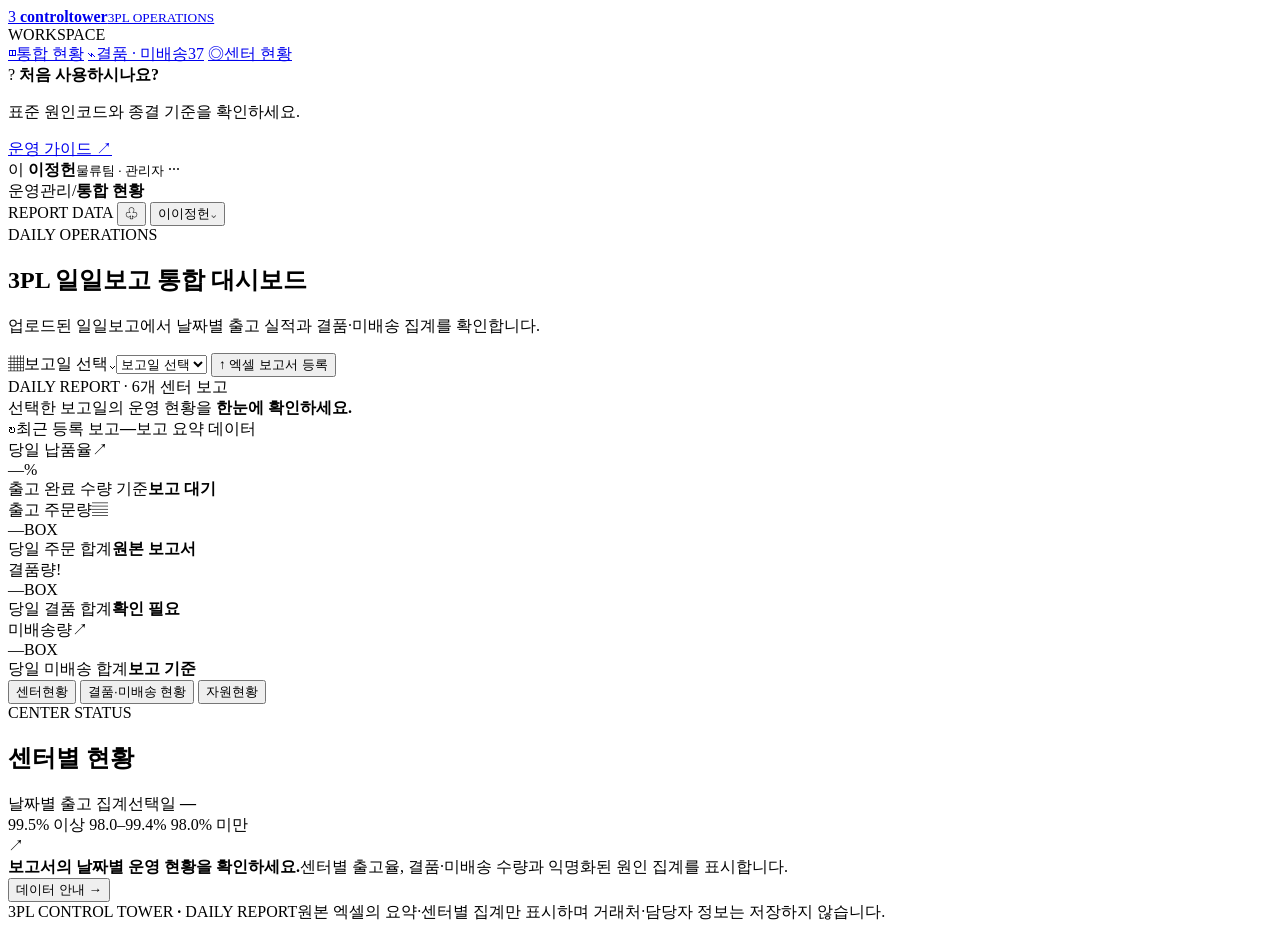
==== commit ebc75197: "Complete daily report dashboard views" ====
--- a/springboot-app/src/main/resources/static/index.html
+++ b/springboot-app/src/main/resources/static/index.html
@@ -7,7 +7,7 @@
   <meta name="description" content="3PL 센터의 결품·미배송 이슈와 종결 상태를 한 화면에서 확인하는 일일보고 대시보드">
   <title>3PL 일일보고 | Control Tower</title>
   <link rel="icon" type="image/svg+xml" href="/favicon.svg">
-  <link rel="stylesheet" href="/css/app.css?v=20261022-report-date-select-fix2">
+  <link rel="stylesheet" href="/css/app.css?v=20261022-center-resource-units-fix3">
 </head>
 <body>
   <div class="app-shell">
@@ -20,7 +20,7 @@
       <nav class="side-nav">
         <a class="side-link is-active" href="#overview"><span class="nav-icon">◫</span><span>통합 현황</span><span class="nav-current"></span></a>
         <a class="side-link" href="#issues"><span class="nav-icon">⌁</span><span>결품 · 미배송</span><span class="side-count" id="nav-issue-count">37</span></a>
-        <a class="side-link" href="#centers"><span class="nav-icon">◎</span><span>센터 현황</span></a>
+        <a class="side-link" id="center-status-link" href="#center-status-panel"><span class="nav-icon">◎</span><span>센터 현황</span></a>
       </nav>
       <div class="sidebar-foot">
         <div class="help-card">
@@ -93,10 +93,22 @@
           </article>
         </section>
 
+        <nav class="dashboard-tabs" role="tablist" aria-label="대시보드 현황 선택">
+          <button class="dashboard-tab" id="tab-centers" type="button" role="tab" aria-selected="true" aria-controls="center-status-panel" tabindex="0">센터현황</button>
+          <button class="dashboard-tab" id="tab-issues" type="button" role="tab" aria-selected="false" aria-controls="issues" tabindex="-1">결품·미배송 현황</button>
+          <button class="dashboard-tab" id="tab-resources" type="button" role="tab" aria-selected="false" aria-controls="resource-panel" tabindex="-1">자원현황</button>
+        </nav>
         <div class="content-grid">
-          <section class="panel issue-panel" id="issues">
+          <section class="panel center-status-panel" id="center-status-panel" role="tabpanel" aria-labelledby="tab-centers">
+            <div class="compact-panel-head"><div><div class="section-eyebrow">CENTER STATUS</div><h2>센터별 현황</h2></div></div>
+            <div class="center-summary"><span class="center-online"><i></i> 날짜별 출고 집계</span><span class="small-muted">선택일 <b id="center-report-date">—</b></span></div>
+            <div class="center-list" id="center-list" aria-live="polite"></div>
+            <div class="center-legend"><span><i class="legend-dot legend-green"></i> 99.5% 이상</span><span><i class="legend-dot legend-amber"></i> 98.0–99.4%</span><span><i class="legend-dot legend-red"></i> 98.0% 미만</span></div>
+          </section>
+
+          <section class="panel issue-panel" id="issues" role="tabpanel" aria-labelledby="tab-issues" hidden>
             <div class="panel-header">
-              <div><div class="section-eyebrow">ISSUE SUMMARY <span class="live-mini"><i></i> DAILY</span></div><h2>결품 · 미배송 집계 <span class="panel-count" id="issue-total">0</span></h2><p class="panel-description">선택한 날짜의 센터별 보고서에 기록된 이슈 원인과 수량입니다.</p></div>
+              <div><div class="section-eyebrow">ISSUE SUMMARY <span class="live-mini"><i></i> DAILY</span></div><h2>결품 · 미배송 집계 <span class="panel-count" id="issue-total">0</span></h2><p class="panel-description">상세 버튼을 누르면 선택한 원인의 보고 정보를 확인할 수 있습니다.</p></div>
               <div class="panel-actions"><button class="button button-quiet" type="button" id="download-report"><span class="download-icon">↓</span> 보고서 내보내기</button><button class="more-button" type="button" aria-label="더 보기">···</button></div>
             </div>
             <div class="issue-toolbar">
@@ -118,11 +130,28 @@
             <div class="data-warning" id="data-warning" role="status" hidden></div>
           </section>
 
-          <aside class="side-panels">
+          <aside class="side-panels" id="resource-panel" role="tabpanel" aria-labelledby="tab-resources" hidden>
             <section class="panel center-panel" id="centers">
-              <div class="compact-panel-head"><div><div class="section-eyebrow">CENTER STATUS</div><h2>센터별 현황</h2></div><button class="text-link" type="button" id="center-detail">상세 <span>→</span></button></div>
-              <div class="center-summary"><span class="center-online"><i></i> 날짜별 출고 집계</span><span class="small-muted">선택일 <b id="center-report-date">—</b></span></div>
-              <div class="center-list" id="center-list"></div>
+              <div class="compact-panel-head"><div><div class="section-eyebrow">CENTER RESOURCE STATUS</div><h2>센터별 자원현황</h2></div></div>
+              <div class="center-summary"><span class="center-online"><i></i> 선택 센터 운영 집계</span><span class="small-muted">보고일 <b id="resource-report-date">—</b></span></div>
+              <nav class="center-tabs" id="center-tabs" role="tablist" aria-label="센터 선택">
+                <button class="center-tab" id="center-tab-capital" type="button" role="tab" aria-selected="true" aria-controls="active-center-panel" data-center-name="수도권센터">수도권</button>
+                <button class="center-tab" id="center-tab-gyeongnam-life" type="button" role="tab" aria-selected="false" aria-controls="active-center-panel" data-center-name="경남센터(생활)" tabindex="-1">경남 생활</button>
+                <button class="center-tab" id="center-tab-gyeongnam-paper" type="button" role="tab" aria-selected="false" aria-controls="active-center-panel" data-center-name="경남센터(제지)" tabindex="-1">경남 제지</button>
+                <button class="center-tab" id="center-tab-gyeongbuk" type="button" role="tab" aria-selected="false" aria-controls="active-center-panel" data-center-name="경북센터" tabindex="-1">경북</button>
+                <button class="center-tab" id="center-tab-jeolla" type="button" role="tab" aria-selected="false" aria-controls="active-center-panel" data-center-name="전라센터" tabindex="-1">전라</button>
+                <button class="center-tab" id="center-tab-jeju" type="button" role="tab" aria-selected="false" aria-controls="active-center-panel" data-center-name="제주센터" tabindex="-1">제주</button>
+              </nav>
+              <section class="active-center-panel" id="active-center-panel" role="tabpanel" aria-labelledby="center-tab-capital">
+                <div class="active-center-heading"><span class="center-avatar avatar-blue" id="active-center-avatar">수</span><div><strong id="active-center-name">수도권센터</strong><small id="center-status-line">선택한 보고일의 운영 현황</small></div></div>
+                <div class="center-resource-grid">
+                  <article class="center-resource-card"><span>주문량</span><strong><span id="center-order-boxes">—</span><small id="center-order-unit">BOX</small></strong></article>
+                  <article class="center-resource-card"><span>출고 완료</span><strong><span id="center-delivered-boxes">—</span><small id="center-delivered-unit">BOX</small></strong></article>
+                  <article class="center-resource-card"><span>결품량</span><strong><span id="center-shortage-boxes">—</span><small id="center-shortage-unit">BOX</small></strong></article>
+                  <article class="center-resource-card"><span>미배송량</span><strong><span id="center-unshipped-boxes">—</span><small id="center-unshipped-unit">BOX</small></strong></article>
+                </div>
+                <div class="center-delivery-summary"><div class="center-delivery-heading"><span>납품률</span><strong id="center-delivery-rate">—</strong></div><div class="center-bar"><span id="center-delivery-progress"></span></div></div>
+              </section>
               <div class="center-legend"><span><i class="legend-dot legend-green"></i> 99.5% 이상</span><span><i class="legend-dot legend-amber"></i> 98.0–99.4%</span><span><i class="legend-dot legend-red"></i> 98.0% 미만</span></div>
             </section>
           </aside>
@@ -147,6 +176,25 @@
     </section>
   </div>
 
+  <div class="cause-detail-overlay" id="cause-detail-overlay" hidden>
+    <section class="cause-detail-dialog" role="dialog" aria-modal="true" aria-labelledby="cause-detail-title">
+      <div class="dialog-head">
+        <div><div class="section-eyebrow">ISSUE DETAIL</div><h2 id="cause-detail-title">원인 상세</h2></div>
+        <button class="dialog-close" type="button" id="close-cause-detail" aria-label="닫기">×</button>
+      </div>
+      <p class="dialog-description">선택한 센터와 유형의 원인 및 일일 집계 정보입니다.</p>
+      <dl class="cause-detail-grid">
+        <div><dt>원인</dt><dd id="cause-detail-name">—</dd></div>
+        <div><dt>보고일</dt><dd id="cause-detail-date">—</dd></div>
+        <div><dt>센터</dt><dd id="cause-detail-center">—</dd></div>
+        <div><dt>유형</dt><dd id="cause-detail-type">—</dd></div>
+        <div><dt>집계 건수</dt><dd id="cause-detail-count">—</dd></div>
+        <div><dt>수량</dt><dd id="cause-detail-boxes">—</dd></div>
+      </dl>
+      <div class="dialog-actions"><button class="button button-primary" type="button" id="done-cause-detail">확인</button></div>
+    </section>
+  </div>
+
   <dialog class="issue-dialog" id="issue-dialog" aria-labelledby="dialog-title">
     <form id="issue-form" method="dialog">
       <div class="dialog-head"><div><div class="section-eyebrow">NEW OPERATIONAL ISSUE</div><h2 id="dialog-title">새 이슈 등록</h2></div><button class="dialog-close" type="button" id="close-issue-modal" aria-label="닫기">×</button></div>
@@ -164,6 +212,6 @@
     </form>
   </dialog>
   <div class="toast" id="toast" role="status" aria-live="polite"></div>
-  <script src="/js/app.js?v=20261022-report-date-select-fix2" defer></script>
+  <script src="/js/app.js?v=20261022-center-resource-units-fix3" defer></script>
 </body>
 </html>
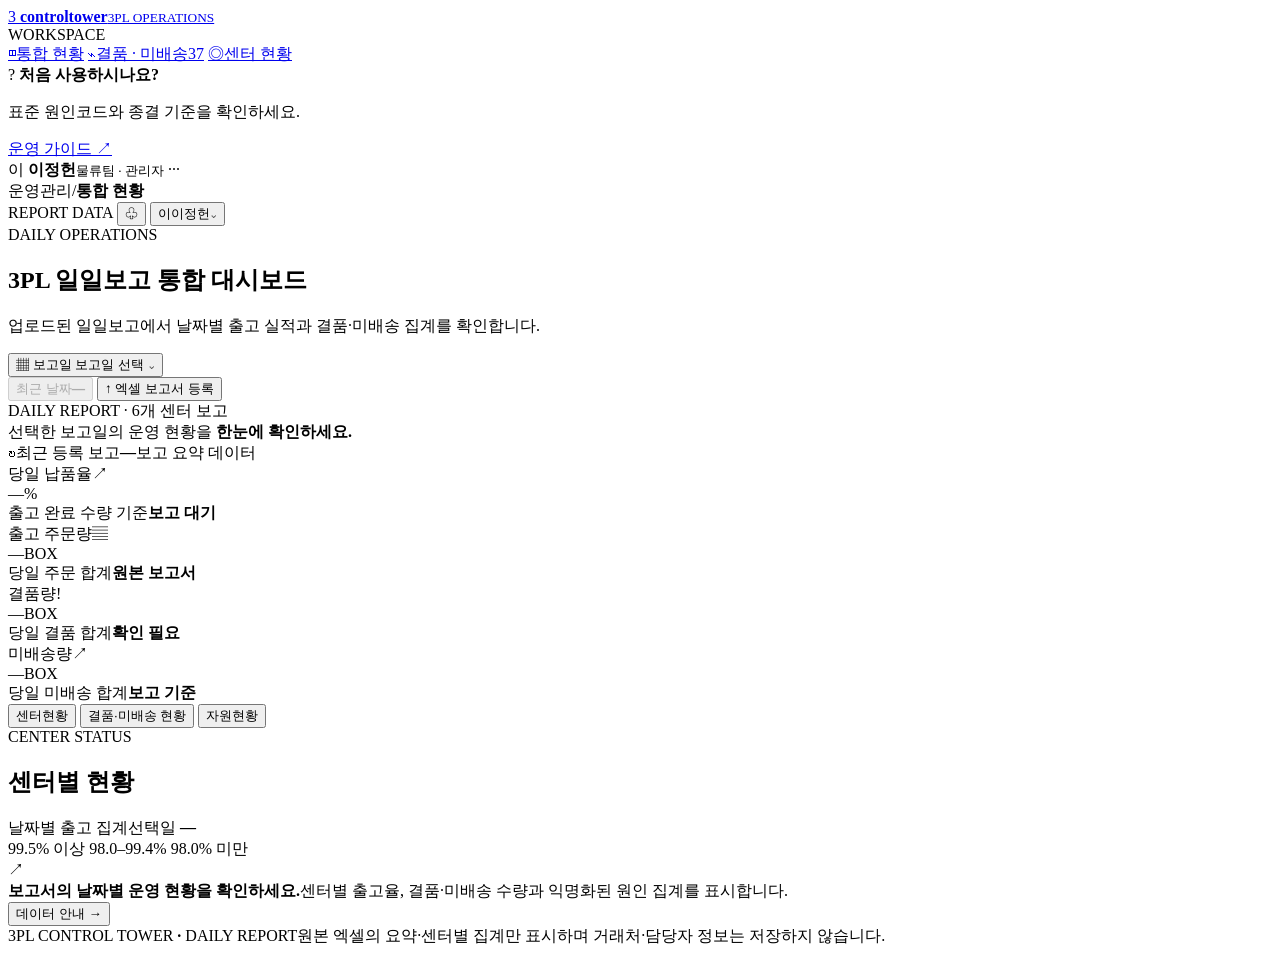
==== commit bb482b1a: "Fix daily report parsing and dashboard edits" ====
--- a/springboot-app/src/main/resources/static/index.html
+++ b/springboot-app/src/main/resources/static/index.html
@@ -7,7 +7,7 @@
   <meta name="description" content="3PL 센터의 결품·미배송 이슈와 종결 상태를 한 화면에서 확인하는 일일보고 대시보드">
   <title>3PL 일일보고 | Control Tower</title>
   <link rel="icon" type="image/svg+xml" href="/favicon.svg">
-  <link rel="stylesheet" href="/css/app.css?v=20261022-center-resource-units-fix3">
+  <link rel="stylesheet" href="/css/app.css?v=20261023-resource-edit-fix4">
 </head>
 <body>
   <div class="app-shell">
@@ -55,7 +55,26 @@
             <p class="page-subtitle">업로드된 일일보고에서 날짜별 출고 실적과 결품·미배송 집계를 확인합니다.</p>
           </div>
           <div class="heading-tools">
-            <label class="date-select"><span class="calendar-icon" aria-hidden="true">▦</span><span id="today-label">보고일 선택</span><span class="chevron" aria-hidden="true">⌄</span><select class="date-input" id="report-date" aria-label="보고 기준일 선택"><option value="">보고일 선택</option></select></label>
+            <div class="date-picker-wrap" id="date-picker-wrap">
+              <button class="date-picker-control" id="date-picker-control" type="button" aria-haspopup="dialog" aria-expanded="false" aria-controls="report-calendar">
+                <span class="calendar-icon" aria-hidden="true">▦</span>
+                <span class="date-picker-label">보고일</span>
+                <span class="date-picker-value" id="report-date-label">보고일 선택</span>
+                <span class="date-picker-chevron" aria-hidden="true">⌄</span>
+              </button>
+              <input id="report-date" type="hidden" aria-label="보고 기준일">
+              <section class="report-calendar" id="report-calendar" role="dialog" aria-label="보고일 달력" hidden>
+                <header class="calendar-header">
+                  <button class="calendar-month-button" id="calendar-previous-month" type="button" aria-label="이전 달">‹</button>
+                  <h2 id="calendar-month-label">—</h2>
+                  <button class="calendar-month-button" id="calendar-next-month" type="button" aria-label="다음 달">›</button>
+                </header>
+                <div class="calendar-weekdays" aria-hidden="true"><span>일</span><span>월</span><span>화</span><span>수</span><span>목</span><span>금</span><span>토</span></div>
+                <div class="calendar-days" id="calendar-days" role="group" aria-label="날짜 선택"></div>
+                <p class="calendar-legend"><span class="calendar-legend-dot"></span> 회색 날짜는 보고서 미등록</p>
+              </section>
+            </div>
+            <button class="button button-quiet recent-date-button" id="latest-report-date" type="button" disabled><span>최근 날짜</span><strong id="latest-date-label">—</strong></button>
             <button class="button button-primary upload-trigger" id="open-report-upload" type="button" aria-haspopup="dialog" aria-expanded="false" aria-controls="report-upload-dialog" onclick="document.getElementById('report-upload-overlay').hidden = false; document.body.classList.add('upload-open'); document.getElementById('report-upload-file').focus();"><span aria-hidden="true">↑</span> 엑셀 보고서 등록</button>
           </div>
         </section>
@@ -131,9 +150,9 @@
           </section>
 
           <aside class="side-panels" id="resource-panel" role="tabpanel" aria-labelledby="tab-resources" hidden>
-            <section class="panel center-panel" id="centers">
-              <div class="compact-panel-head"><div><div class="section-eyebrow">CENTER RESOURCE STATUS</div><h2>센터별 자원현황</h2></div></div>
-              <div class="center-summary"><span class="center-online"><i></i> 선택 센터 운영 집계</span><span class="small-muted">보고일 <b id="resource-report-date">—</b></span></div>
+            <section class="panel center-panel resource-panel" id="centers">
+              <div class="compact-panel-head"><div><div class="section-eyebrow">CENTER RESOURCE STATUS</div><h2>센터별 자원현황</h2><p class="panel-description">선택한 센터의 거점·인원·장비 정보입니다. 화면을 우클릭하거나 변경 버튼을 누르세요.</p></div><button class="resource-edit-trigger" id="resource-edit-trigger" type="button" title="선택한 센터의 자원현황 변경">자원현황 변경</button></div>
+              <div class="center-summary"><span class="center-online"><i></i> 센터 자원 구성</span><span class="small-muted">보고일 <b id="resource-report-date">—</b></span></div>
               <nav class="center-tabs" id="center-tabs" role="tablist" aria-label="센터 선택">
                 <button class="center-tab" id="center-tab-capital" type="button" role="tab" aria-selected="true" aria-controls="active-center-panel" data-center-name="수도권센터">수도권</button>
                 <button class="center-tab" id="center-tab-gyeongnam-life" type="button" role="tab" aria-selected="false" aria-controls="active-center-panel" data-center-name="경남센터(생활)" tabindex="-1">경남 생활</button>
@@ -142,17 +161,34 @@
                 <button class="center-tab" id="center-tab-jeolla" type="button" role="tab" aria-selected="false" aria-controls="active-center-panel" data-center-name="전라센터" tabindex="-1">전라</button>
                 <button class="center-tab" id="center-tab-jeju" type="button" role="tab" aria-selected="false" aria-controls="active-center-panel" data-center-name="제주센터" tabindex="-1">제주</button>
               </nav>
-              <section class="active-center-panel" id="active-center-panel" role="tabpanel" aria-labelledby="center-tab-capital">
-                <div class="active-center-heading"><span class="center-avatar avatar-blue" id="active-center-avatar">수</span><div><strong id="active-center-name">수도권센터</strong><small id="center-status-line">선택한 보고일의 운영 현황</small></div></div>
-                <div class="center-resource-grid">
-                  <article class="center-resource-card"><span>주문량</span><strong><span id="center-order-boxes">—</span><small id="center-order-unit">BOX</small></strong></article>
-                  <article class="center-resource-card"><span>출고 완료</span><strong><span id="center-delivered-boxes">—</span><small id="center-delivered-unit">BOX</small></strong></article>
-                  <article class="center-resource-card"><span>결품량</span><strong><span id="center-shortage-boxes">—</span><small id="center-shortage-unit">BOX</small></strong></article>
-                  <article class="center-resource-card"><span>미배송량</span><strong><span id="center-unshipped-boxes">—</span><small id="center-unshipped-unit">BOX</small></strong></article>
+              <section class="active-center-panel" id="active-center-panel" role="tabpanel" aria-labelledby="center-tab-capital" tabindex="0">
+                <div class="active-center-heading"><span class="center-avatar avatar-blue" id="active-center-avatar">수</span><div><strong id="active-center-name">수도권센터</strong><small id="center-status-line">센터별 자원 정보</small></div></div>
+                <p class="resource-empty-state" id="resource-empty-state" role="status" hidden>해당 보고일의 자원현황 데이터가 없습니다.</p>
+                <div class="resource-category-grid" id="resource-category-grid">
+                  <section class="resource-category-card">
+                    <div class="resource-category-heading"><span class="resource-category-icon resource-icon-hub">⌖</span><div><small>LOCATION</small><h3>센터거점</h3></div></div>
+                    <dl class="resource-metric-list">
+                      <div><dt id="resource-base-label">거점 수</dt><dd><span id="resource-base-count">—</span><small>개</small></dd></div>
+                      <div><dt>센터 면적</dt><dd><span id="resource-area-pyeong">—</span><small>평</small></dd></div>
+                    </dl>
+                  </section>
+                  <section class="resource-category-card">
+                    <div class="resource-category-heading"><span class="resource-category-icon resource-icon-people">人</span><div><small>PERSONNEL</small><h3>인원</h3></div></div>
+                    <dl class="resource-metric-list">
+                      <div class="resource-total-row"><dt>총 인원</dt><dd><span id="resource-total-staff">—</span><small>명</small></dd></div>
+                      <div><dt>사무 인원</dt><dd><span id="resource-office-staff">—</span><small>명</small></dd></div>
+                      <div><dt>현장 인원</dt><dd><span id="resource-field-staff">—</span><small>명</small></dd></div>
+                    </dl>
+                  </section>
+                  <section class="resource-category-card">
+                    <div class="resource-category-heading"><span class="resource-category-icon resource-icon-equipment">▤</span><div><small>EQUIPMENT</small><h3>장비</h3></div></div>
+                    <dl class="resource-metric-list">
+                      <div><dt>지게차</dt><dd><span id="resource-forklift-count">—</span><small>대</small></dd></div>
+                      <div><dt>HPT</dt><dd><span id="resource-hpt-count">—</span><small>대</small></dd></div>
+                    </dl>
+                  </section>
                 </div>
-                <div class="center-delivery-summary"><div class="center-delivery-heading"><span>납품률</span><strong id="center-delivery-rate">—</strong></div><div class="center-bar"><span id="center-delivery-progress"></span></div></div>
               </section>
-              <div class="center-legend"><span><i class="legend-dot legend-green"></i> 99.5% 이상</span><span><i class="legend-dot legend-amber"></i> 98.0–99.4%</span><span><i class="legend-dot legend-red"></i> 98.0% 미만</span></div>
             </section>
           </aside>
         </div>
@@ -162,6 +198,28 @@
       </div>
     </main>
   </div>
+
+  <div class="resource-context-menu" id="resource-context-menu" role="menu" aria-label="자원현황 메뉴" hidden>
+    <button type="button" id="open-resource-edit" role="menuitem">자원현황 변경</button>
+  </div>
+
+  <dialog class="resource-edit-dialog" id="resource-edit-dialog" aria-labelledby="resource-edit-title">
+    <form id="resource-edit-form">
+      <div class="dialog-head"><div><div class="section-eyebrow">RESOURCE MANAGEMENT</div><h2 id="resource-edit-title">자원현황 변경</h2></div><button class="dialog-close" id="close-resource-edit" type="button" aria-label="닫기">×</button></div>
+      <p class="dialog-description"><strong id="resource-edit-center">센터</strong> · <span id="resource-edit-date">보고일</span>의 센터거점·인원·장비 수치를 수정합니다.</p>
+      <div class="resource-edit-grid">
+        <label>거점 수<input name="baseCount" type="number" min="0" max="1000000" step="1" required></label>
+        <label>센터 면적 (평)<input name="areaPyeong" type="number" min="0" max="10000000" step="0.01" required></label>
+        <label>사무 인원 (명)<input name="officeStaff" type="number" min="0" max="1000000" step="1" required></label>
+        <label>현장 인원 (명)<input name="fieldStaff" type="number" min="0" max="1000000" step="1" required></label>
+        <label>지게차 (대)<input name="forkliftCount" type="number" min="0" max="1000000" step="1" required></label>
+        <label>HPT (대)<input name="hptCount" type="number" min="0" max="1000000" step="1" required></label>
+      </div>
+      <label class="resource-edit-password" for="resource-edit-password">관리자 암호<input id="resource-edit-password" type="password" autocomplete="current-password" required></label>
+      <p class="resource-edit-status" id="resource-edit-status" role="status" aria-live="polite">저장하면 선택한 보고일의 해당 센터 자원현황에 반영됩니다.</p>
+      <div class="dialog-actions"><button class="button button-quiet" id="cancel-resource-edit" type="button">취소</button><button class="button button-primary" id="save-resource-edit" type="submit">저장</button></div>
+    </form>
+  </dialog>
 
   <div class="upload-overlay" id="report-upload-overlay" hidden>
     <section class="upload-dialog" id="report-upload-dialog" role="dialog" aria-modal="true" aria-labelledby="upload-dialog-title">
@@ -191,7 +249,10 @@
         <div><dt>집계 건수</dt><dd id="cause-detail-count">—</dd></div>
         <div><dt>수량</dt><dd id="cause-detail-boxes">—</dd></div>
       </dl>
-      <div class="dialog-actions"><button class="button button-primary" type="button" id="done-cause-detail">확인</button></div>
+      <label class="cause-detail-reason-field" for="cause-detail-reason">상세사유<textarea id="cause-detail-reason" maxlength="2000" rows="4" placeholder="상세사유를 입력하세요."></textarea></label>
+      <label class="cause-detail-password-field" for="cause-detail-password">관리자 암호<input id="cause-detail-password" type="password" autocomplete="current-password" required></label>
+      <p class="cause-detail-save-status" id="cause-detail-save-status" role="status" aria-live="polite">원인을 구체적으로 기록하면 이후에도 확인할 수 있습니다.</p>
+      <div class="dialog-actions"><button class="button button-quiet" type="button" id="save-cause-detail">상세사유 저장</button><button class="button button-primary" type="button" id="done-cause-detail">닫기</button></div>
     </section>
   </div>
 
@@ -212,6 +273,6 @@
     </form>
   </dialog>
   <div class="toast" id="toast" role="status" aria-live="polite"></div>
-  <script src="/js/app.js?v=20261022-center-resource-units-fix3" defer></script>
+  <script src="/js/app.js?v=20261023-resource-edit-fix4" defer></script>
 </body>
 </html>
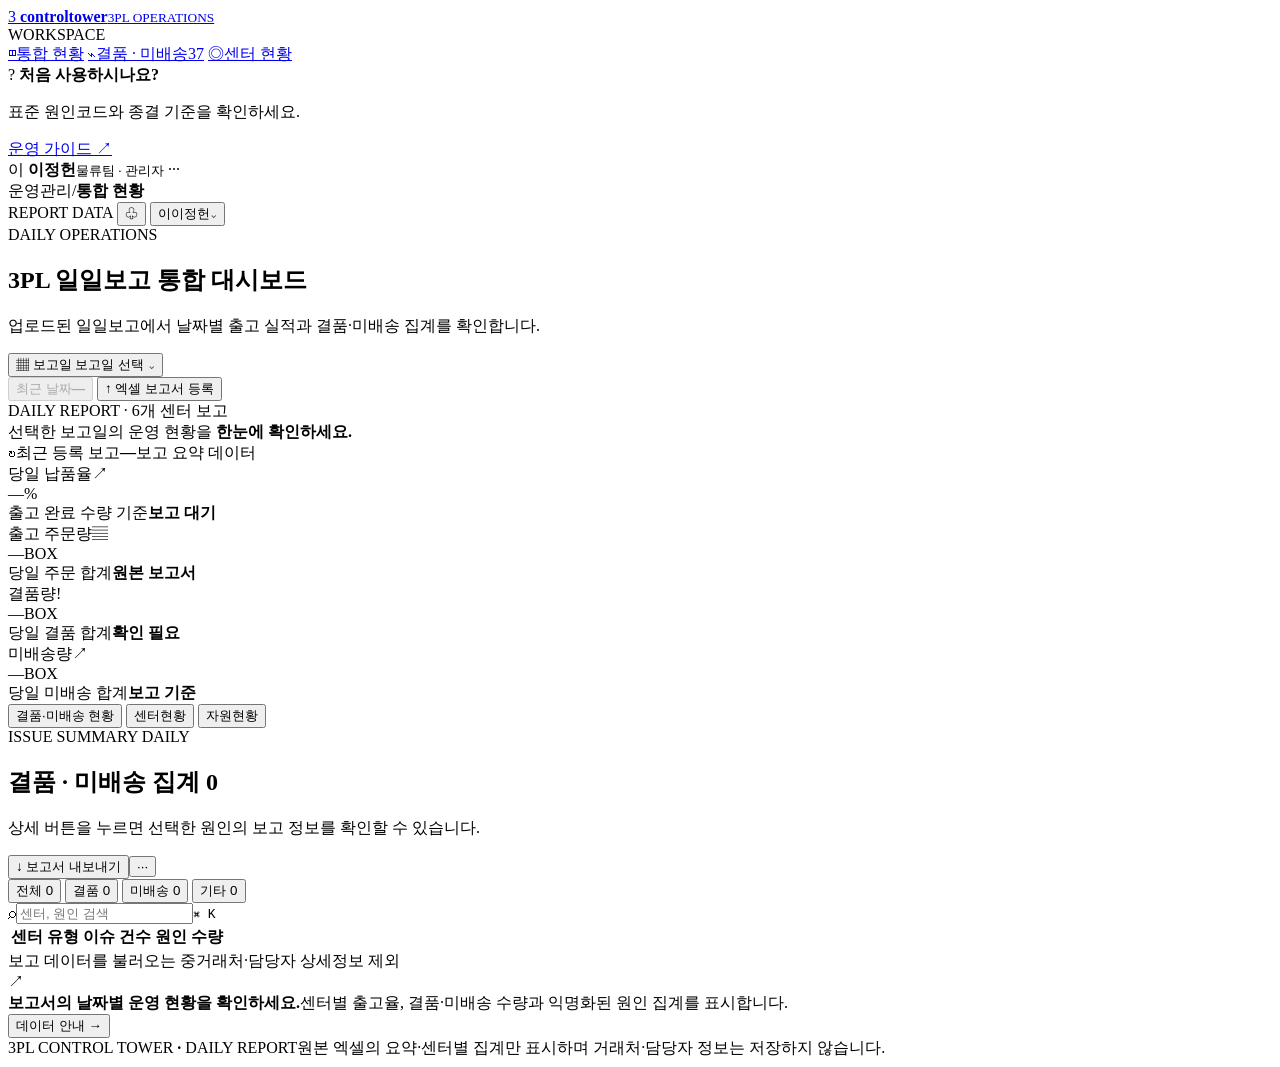
==== commit f72296cd: "Correct delivery rate and prioritize issue tab" ====
--- a/springboot-app/src/main/resources/static/index.html
+++ b/springboot-app/src/main/resources/static/index.html
@@ -113,19 +113,19 @@
         </section>
 
         <nav class="dashboard-tabs" role="tablist" aria-label="대시보드 현황 선택">
-          <button class="dashboard-tab" id="tab-centers" type="button" role="tab" aria-selected="true" aria-controls="center-status-panel" tabindex="0">센터현황</button>
-          <button class="dashboard-tab" id="tab-issues" type="button" role="tab" aria-selected="false" aria-controls="issues" tabindex="-1">결품·미배송 현황</button>
+          <button class="dashboard-tab" id="tab-issues" type="button" role="tab" aria-selected="true" aria-controls="issues" tabindex="0">결품·미배송 현황</button>
+          <button class="dashboard-tab" id="tab-centers" type="button" role="tab" aria-selected="false" aria-controls="center-status-panel" tabindex="-1">센터현황</button>
           <button class="dashboard-tab" id="tab-resources" type="button" role="tab" aria-selected="false" aria-controls="resource-panel" tabindex="-1">자원현황</button>
         </nav>
         <div class="content-grid">
-          <section class="panel center-status-panel" id="center-status-panel" role="tabpanel" aria-labelledby="tab-centers">
+          <section class="panel center-status-panel" id="center-status-panel" role="tabpanel" aria-labelledby="tab-centers" hidden>
             <div class="compact-panel-head"><div><div class="section-eyebrow">CENTER STATUS</div><h2>센터별 현황</h2></div></div>
             <div class="center-summary"><span class="center-online"><i></i> 날짜별 출고 집계</span><span class="small-muted">선택일 <b id="center-report-date">—</b></span></div>
             <div class="center-list" id="center-list" aria-live="polite"></div>
             <div class="center-legend"><span><i class="legend-dot legend-green"></i> 99.5% 이상</span><span><i class="legend-dot legend-amber"></i> 98.0–99.4%</span><span><i class="legend-dot legend-red"></i> 98.0% 미만</span></div>
           </section>
 
-          <section class="panel issue-panel" id="issues" role="tabpanel" aria-labelledby="tab-issues" hidden>
+          <section class="panel issue-panel" id="issues" role="tabpanel" aria-labelledby="tab-issues">
             <div class="panel-header">
               <div><div class="section-eyebrow">ISSUE SUMMARY <span class="live-mini"><i></i> DAILY</span></div><h2>결품 · 미배송 집계 <span class="panel-count" id="issue-total">0</span></h2><p class="panel-description">상세 버튼을 누르면 선택한 원인의 보고 정보를 확인할 수 있습니다.</p></div>
               <div class="panel-actions"><button class="button button-quiet" type="button" id="download-report"><span class="download-icon">↓</span> 보고서 내보내기</button><button class="more-button" type="button" aria-label="더 보기">···</button></div>
@@ -273,6 +273,6 @@
     </form>
   </dialog>
   <div class="toast" id="toast" role="status" aria-live="polite"></div>
-  <script src="/js/app.js?v=20261023-resource-edit-fix4" defer></script>
+  <script src="/js/app.js?v=20261023-issues-first-rate-fix5" defer></script>
 </body>
 </html>
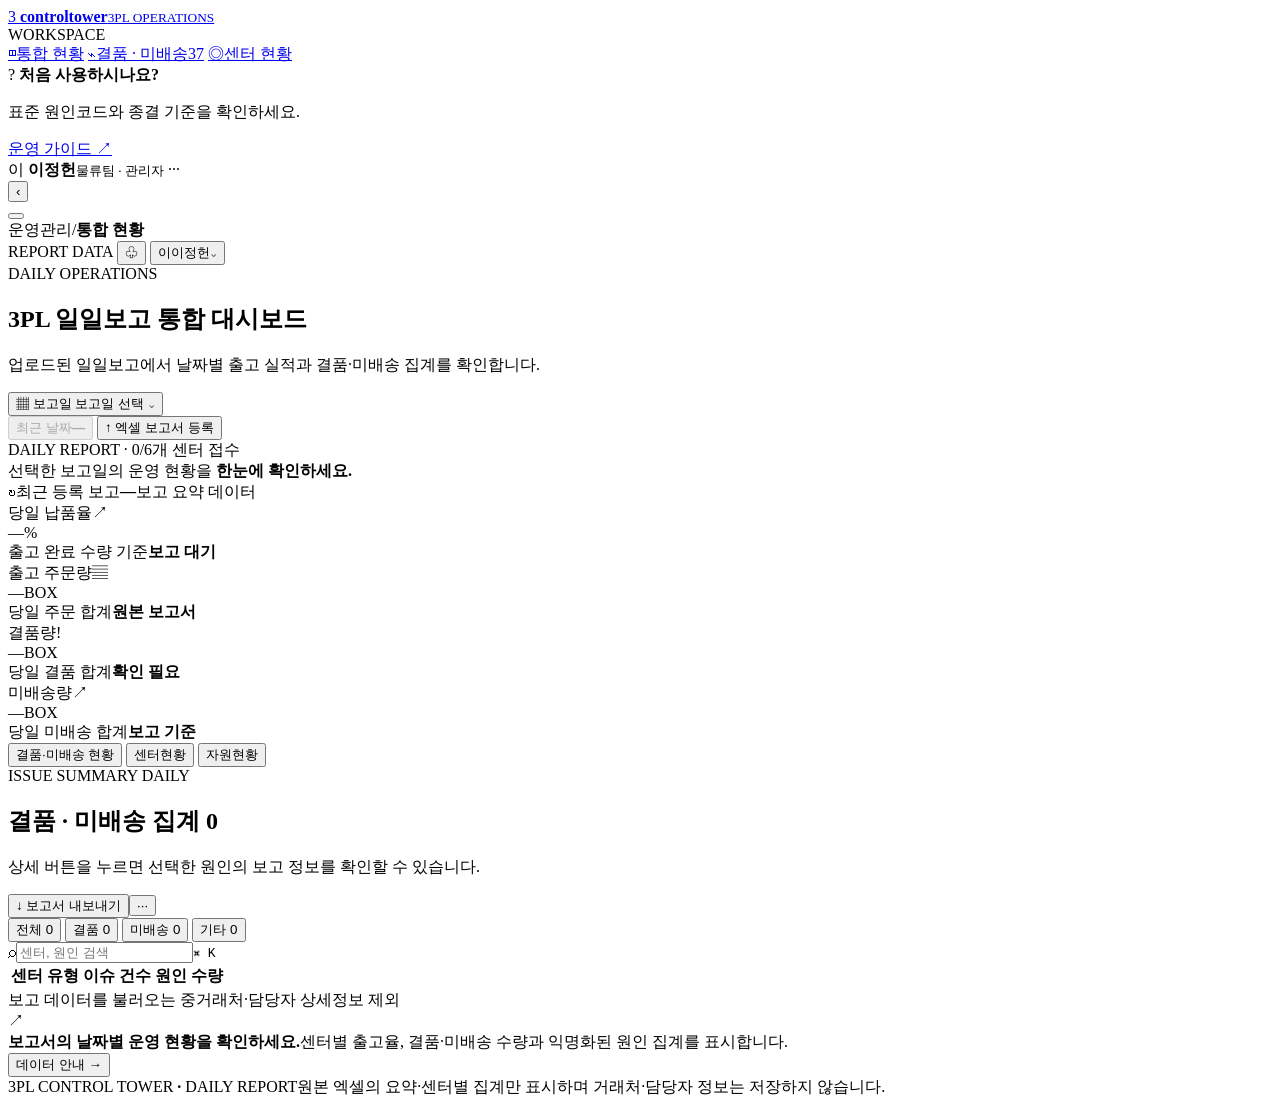
==== commit 1d1bd863: "Safely merge center-specific daily report uploads" ====
--- a/springboot-app/src/main/resources/static/index.html
+++ b/springboot-app/src/main/resources/static/index.html
@@ -7,11 +7,11 @@
   <meta name="description" content="3PL 센터의 결품·미배송 이슈와 종결 상태를 한 화면에서 확인하는 일일보고 대시보드">
   <title>3PL 일일보고 | Control Tower</title>
   <link rel="icon" type="image/svg+xml" href="/favicon.svg">
-  <link rel="stylesheet" href="/css/app.css?v=20261023-resource-edit-fix4">
+  <link rel="stylesheet" href="/css/app.css?v=20261026-center-upload-safe3">
 </head>
 <body>
   <div class="app-shell">
-    <aside class="sidebar" aria-label="주 메뉴">
+    <aside class="sidebar" id="workspace-sidebar" aria-label="주 메뉴">
       <a class="brand" href="#top" aria-label="3PL Control Tower 홈">
         <span class="brand-mark">3</span>
         <span class="brand-copy"><strong>control<span>tower</span></strong><small>3PL OPERATIONS</small></span>
@@ -36,10 +36,16 @@
         </div>
       </div>
     </aside>
+    <button class="sidebar-edge-toggle" id="sidebar-edge-toggle" type="button" aria-controls="workspace-sidebar" aria-expanded="true" aria-label="왼쪽 메뉴 숨기기" title="왼쪽 메뉴 숨기기"><span id="sidebar-edge-icon" aria-hidden="true">‹</span></button>
 
     <main class="main-content" id="top">
       <header class="topbar">
-        <div class="breadcrumb"><span>운영관리</span><span class="crumb-divider">/</span><strong>통합 현황</strong></div>
+        <div class="topbar-leading">
+          <button class="sidebar-toggle" id="sidebar-toggle" type="button" aria-controls="workspace-sidebar" aria-expanded="true" aria-label="왼쪽 메뉴 숨기기" title="왼쪽 메뉴 숨기기">
+            <span aria-hidden="true"></span><span aria-hidden="true"></span><span aria-hidden="true"></span>
+          </button>
+          <div class="breadcrumb"><span>운영관리</span><span class="crumb-divider">/</span><strong>통합 현황</strong></div>
+        </div>
         <div class="topbar-actions">
           <span class="demo-badge"><i></i> REPORT DATA</span>
           <button class="icon-button" type="button" aria-label="알림"><span class="bell-icon">♧</span><i class="notification-dot"></i></button>
@@ -82,11 +88,12 @@
         <section class="live-banner" aria-label="실시간 업데이트 상태">
           <div class="banner-left">
             <div class="live-mark"><span></span></div>
-            <div><div class="banner-kicker">DAILY REPORT <span class="live-divider">·</span> <span id="connected-center-count">6개 센터</span> 보고</div><div class="banner-title">선택한 보고일의 운영 현황을 <strong>한눈에 확인하세요.</strong></div></div>
+            <div><div class="banner-kicker">DAILY REPORT <span class="live-divider">·</span> <span id="connected-center-count">0/6개 센터</span> 접수</div><div class="banner-title">선택한 보고일의 운영 현황을 <strong>한눈에 확인하세요.</strong></div></div>
           </div>
           <div class="banner-right"><span class="sync-icon">↻</span><span>최근 등록 보고</span><strong id="last-sync">—</strong><span class="sync-separator"></span><span class="banner-date">보고 요약 데이터</span></div>
           <div class="banner-decoration banner-decoration-one"></div><div class="banner-decoration banner-decoration-two"></div>
         </section>
+        <div class="report-completeness" id="report-completeness" role="status" aria-live="polite" hidden></div>
 
         <section class="kpi-grid" aria-label="선택한 날짜의 주요 운영 지표">
           <article class="kpi-card">
@@ -225,10 +232,10 @@
     <section class="upload-dialog" id="report-upload-dialog" role="dialog" aria-modal="true" aria-labelledby="upload-dialog-title">
       <form id="report-upload-form">
       <div class="dialog-head"><div><div class="section-eyebrow">DAILY REPORT IMPORT</div><h2 id="upload-dialog-title">엑셀 일일보고 등록</h2></div><button class="dialog-close" type="button" id="close-report-upload" aria-label="닫기">×</button></div>
-      <p class="dialog-description">원본 XLSB에서 보고일, 센터별 출고 집계와 원인별 합계만 가져옵니다. 거래처·담당자·상세 메모는 저장하지 않습니다.</p>
+      <p class="dialog-description">센터별 파일은 파일명 또는 시트명으로 센터를 확인해 해당 센터 자료만 병합합니다. 센터명이나 보고일을 확인할 수 없는 파일은 등록을 거부하며, 6개 센터가 모두 포함된 취합본은 해당 날짜 전체를 갱신합니다.</p>
       <label class="upload-file-picker" for="report-upload-file"><span class="upload-file-icon" aria-hidden="true">▤</span><span><strong id="report-upload-filename">XLSB 파일 선택</strong><small>10MB 이하 · .xlsb 형식</small></span><input id="report-upload-file" name="file" type="file" accept=".xlsb,application/vnd.ms-excel.sheet.binary.macroEnabled.12" required></label>
       <label class="upload-password-field" for="report-upload-password">관리자 업로드 암호<input id="report-upload-password" type="password" autocomplete="current-password" required></label>
-      <p class="upload-status" id="report-upload-status" role="status" aria-live="polite">업로드 후 보고일 기준으로 누적됩니다. 동일 날짜 파일은 재등록 시 갱신됩니다.</p>
+      <p class="upload-status" id="report-upload-status" role="status" aria-live="polite">같은 날짜에 센터별 파일을 차례로 등록할 수 있습니다. 접수된 센터 수와 반영 결과를 확인하세요.</p>
         <div class="dialog-actions"><button class="button button-quiet" type="button" id="cancel-report-upload">취소</button><button class="button button-primary" id="submit-report-upload" type="submit">등록하기</button></div>
       </form>
     </section>
@@ -249,10 +256,20 @@
         <div><dt>집계 건수</dt><dd id="cause-detail-count">—</dd></div>
         <div><dt>수량</dt><dd id="cause-detail-boxes">—</dd></div>
       </dl>
-      <label class="cause-detail-reason-field" for="cause-detail-reason">상세사유<textarea id="cause-detail-reason" maxlength="2000" rows="4" placeholder="상세사유를 입력하세요."></textarea></label>
-      <label class="cause-detail-password-field" for="cause-detail-password">관리자 암호<input id="cause-detail-password" type="password" autocomplete="current-password" required></label>
-      <p class="cause-detail-save-status" id="cause-detail-save-status" role="status" aria-live="polite">원인을 구체적으로 기록하면 이후에도 확인할 수 있습니다.</p>
-      <div class="dialog-actions"><button class="button button-quiet" type="button" id="save-cause-detail">상세사유 저장</button><button class="button button-primary" type="button" id="done-cause-detail">닫기</button></div>
+      <div class="cause-detail-fields">
+        <label class="cause-detail-field cause-detail-reason-field" for="cause-detail-reason">
+          <span class="cause-detail-field-heading"><span>상세사유</span><small>최대 2,000자</small></span>
+          <textarea id="cause-detail-reason" maxlength="2000" rows="5" aria-describedby="cause-detail-reason-help" placeholder="상황과 조치 내용을 구체적으로 입력하세요."></textarea>
+          <small class="cause-detail-field-help" id="cause-detail-reason-help">해당 원인에 대한 참고 내용을 기록할 수 있습니다.</small>
+        </label>
+        <label class="cause-detail-field cause-detail-password-field" for="cause-detail-password">
+          <span class="cause-detail-field-heading"><span>관리자 암호</span><em>필수</em></span>
+          <input id="cause-detail-password" type="password" autocomplete="current-password" aria-describedby="cause-detail-password-help" placeholder="저장 권한 확인용 암호를 입력하세요" required>
+          <small class="cause-detail-field-help" id="cause-detail-password-help">저장 권한 확인에만 사용됩니다.</small>
+        </label>
+      </div>
+      <p class="cause-detail-save-status" id="cause-detail-save-status" role="status" aria-live="polite">상세사유를 입력하고 관리자 암호로 저장 권한을 확인하세요.</p>
+      <div class="dialog-actions"><button class="button button-quiet" type="button" id="done-cause-detail">닫기</button><button class="button button-primary" type="button" id="save-cause-detail">상세사유 저장</button></div>
     </section>
   </div>
 
@@ -273,6 +290,6 @@
     </form>
   </dialog>
   <div class="toast" id="toast" role="status" aria-live="polite"></div>
-  <script src="/js/app.js?v=20261023-issues-first-rate-fix5" defer></script>
+  <script src="/js/app.js?v=20261026-center-upload-safe3" defer></script>
 </body>
 </html>
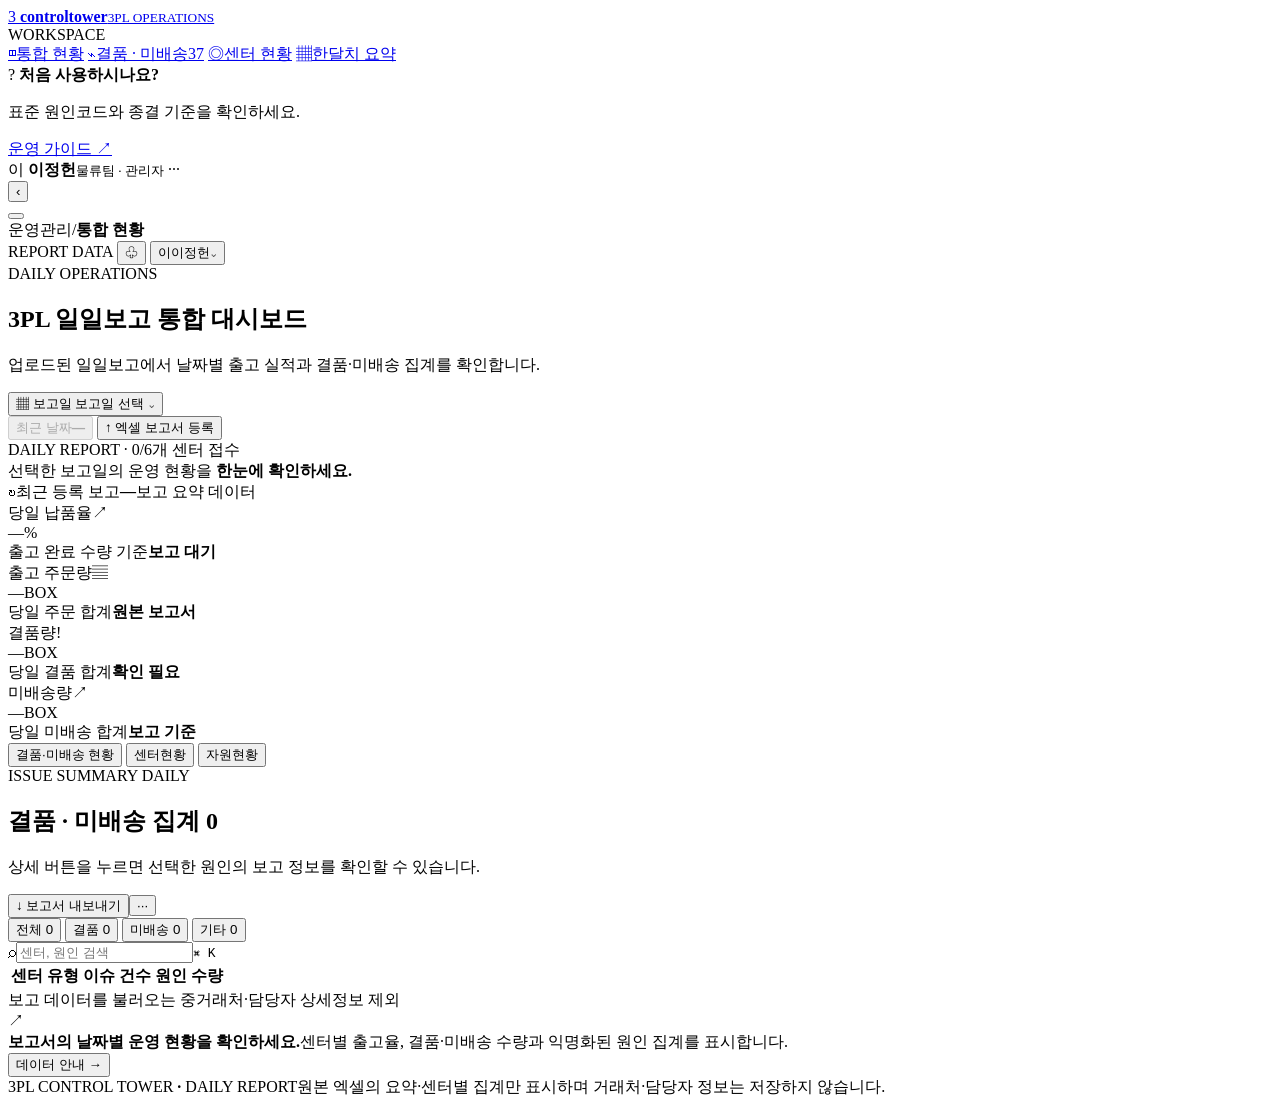
==== commit 63714327: "Add dedicated monthly report summary screen" ====
--- a/springboot-app/src/main/resources/static/index.html
+++ b/springboot-app/src/main/resources/static/index.html
@@ -7,7 +7,7 @@
   <meta name="description" content="3PL 센터의 결품·미배송 이슈와 종결 상태를 한 화면에서 확인하는 일일보고 대시보드">
   <title>3PL 일일보고 | Control Tower</title>
   <link rel="icon" type="image/svg+xml" href="/favicon.svg">
-  <link rel="stylesheet" href="/css/app.css?v=20261026-center-upload-safe3">
+  <link rel="stylesheet" href="/css/app.css?v=monthly-summary-1">
 </head>
 <body>
   <div class="app-shell">
@@ -21,6 +21,7 @@
         <a class="side-link is-active" href="#overview"><span class="nav-icon">◫</span><span>통합 현황</span><span class="nav-current"></span></a>
         <a class="side-link" href="#issues"><span class="nav-icon">⌁</span><span>결품 · 미배송</span><span class="side-count" id="nav-issue-count">37</span></a>
         <a class="side-link" id="center-status-link" href="#center-status-panel"><span class="nav-icon">◎</span><span>센터 현황</span></a>
+        <a class="side-link" href="/monthly-summary.html"><span class="nav-icon">▦</span><span>한달치 요약</span></a>
       </nav>
       <div class="sidebar-foot">
         <div class="help-card">
@@ -290,6 +291,6 @@
     </form>
   </dialog>
   <div class="toast" id="toast" role="status" aria-live="polite"></div>
-  <script src="/js/app.js?v=20261026-center-upload-safe3" defer></script>
+  <script src="/js/app.js?v=monthly-summary-1" defer></script>
 </body>
 </html>
